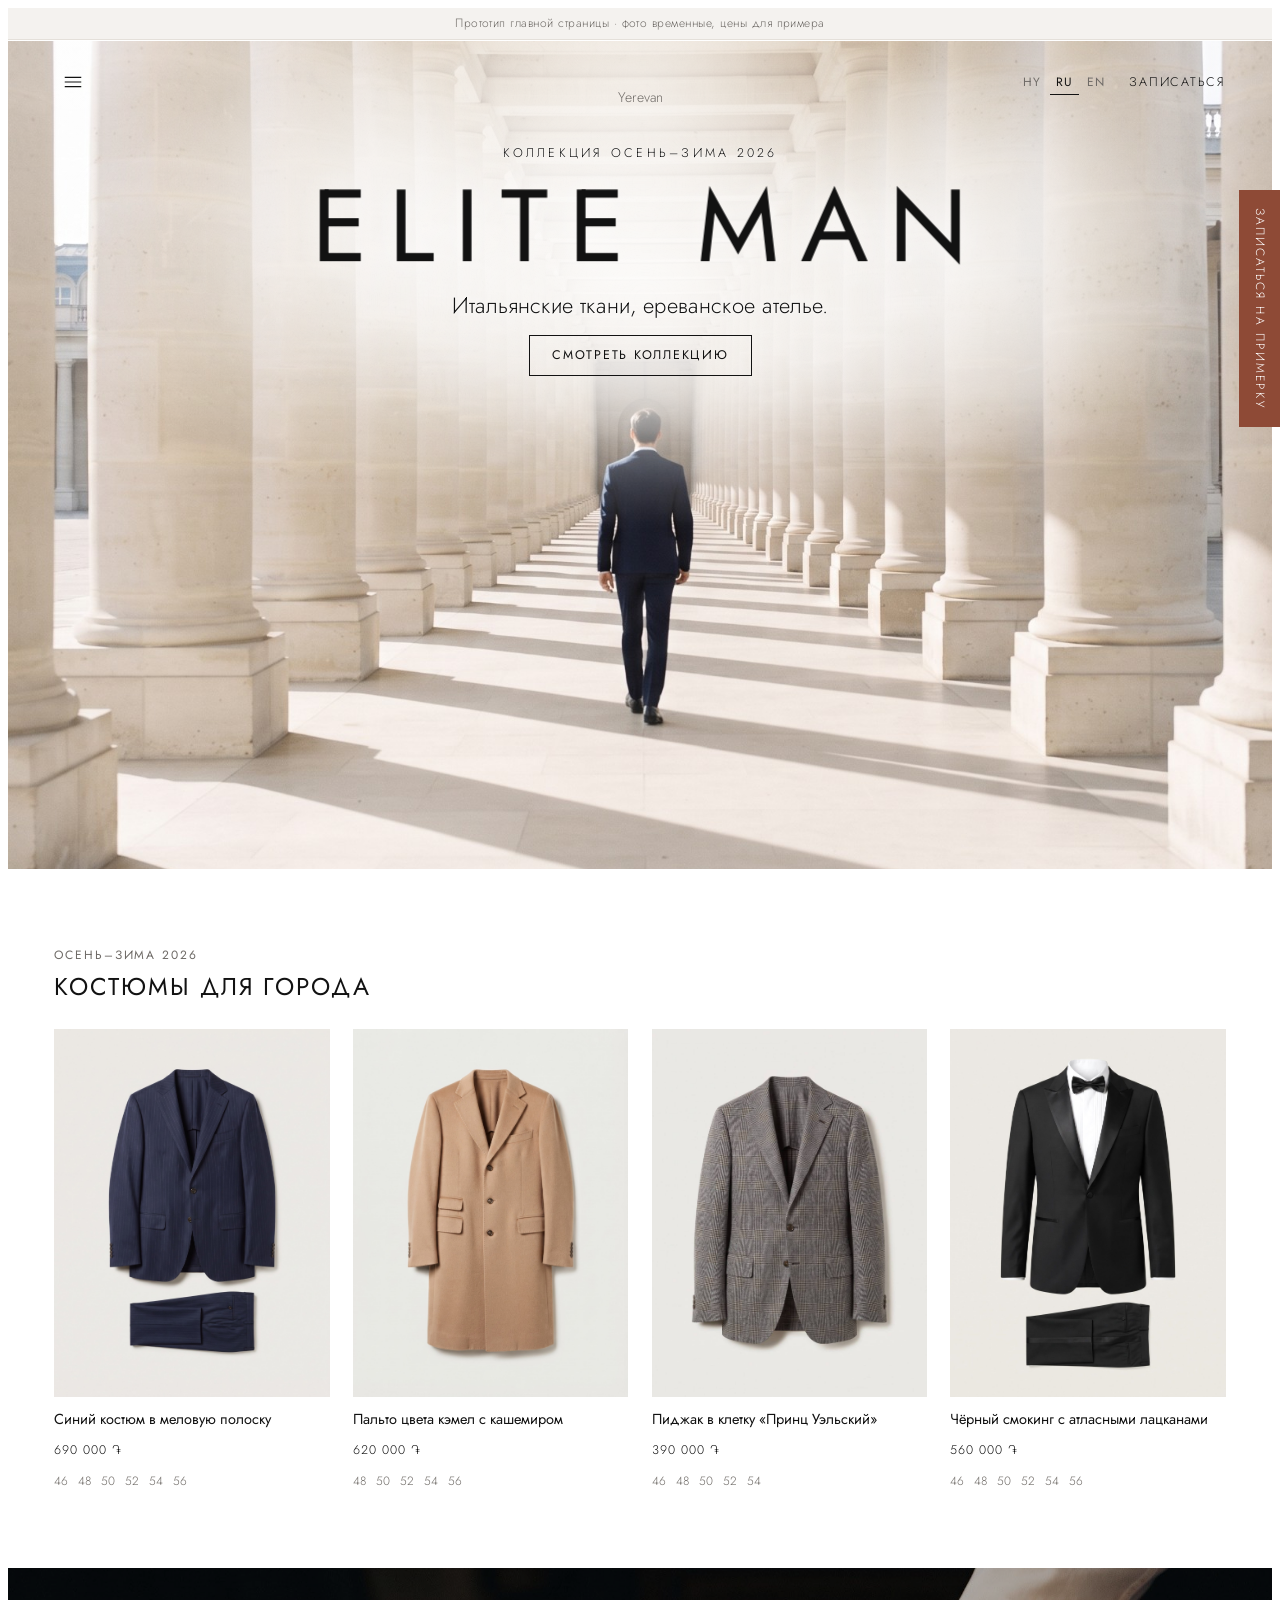
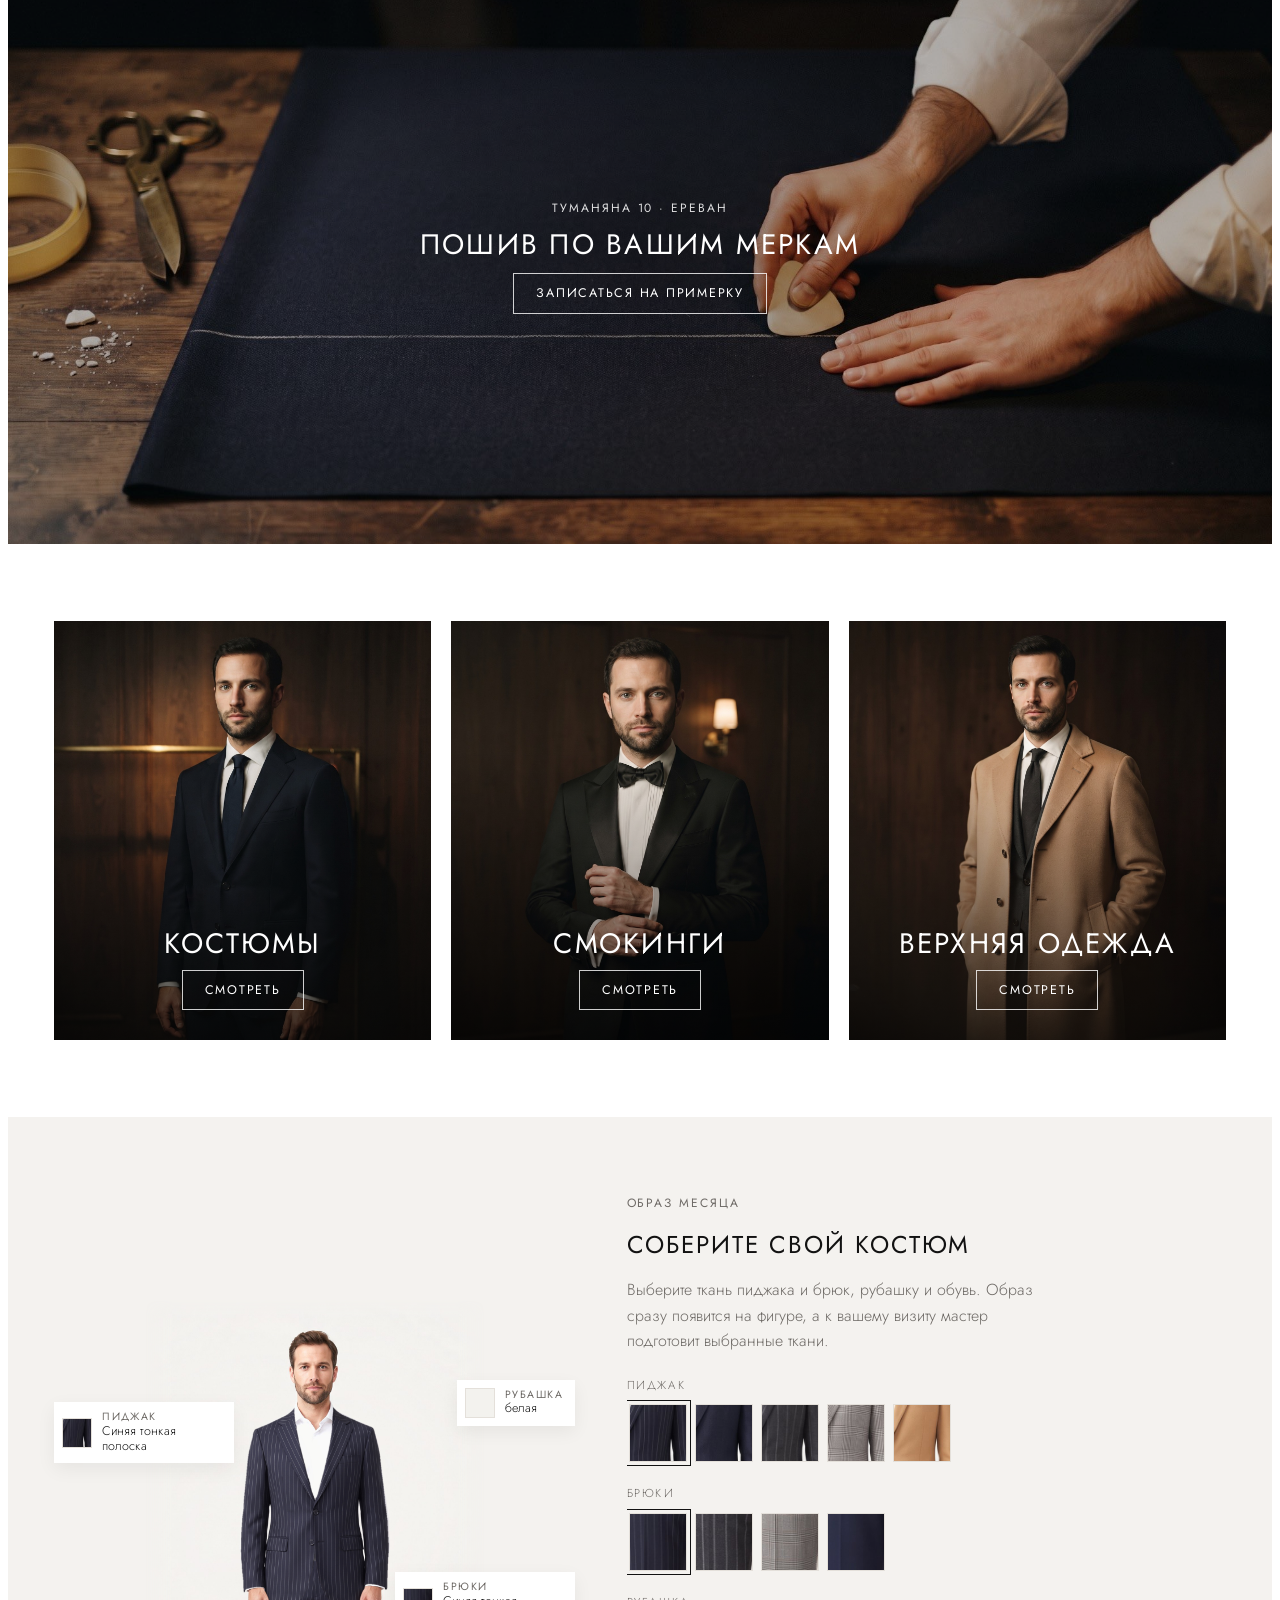
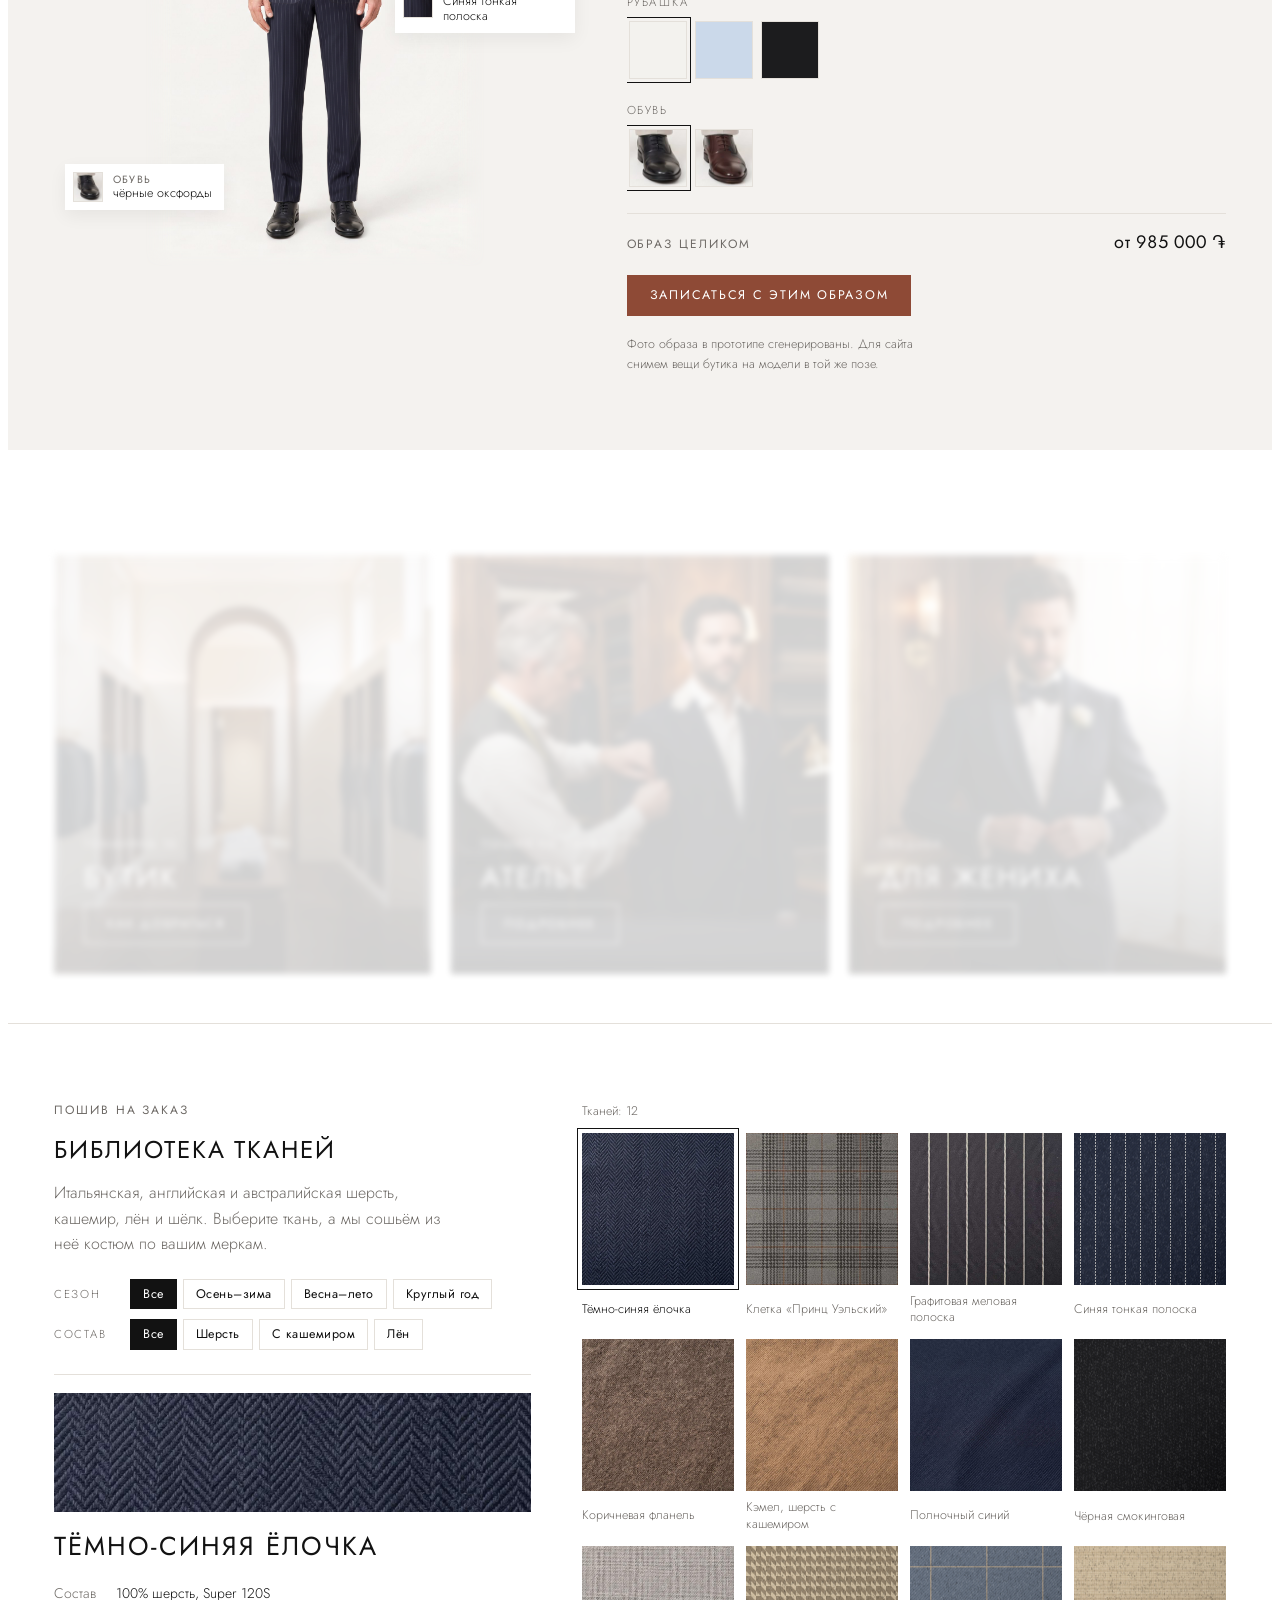
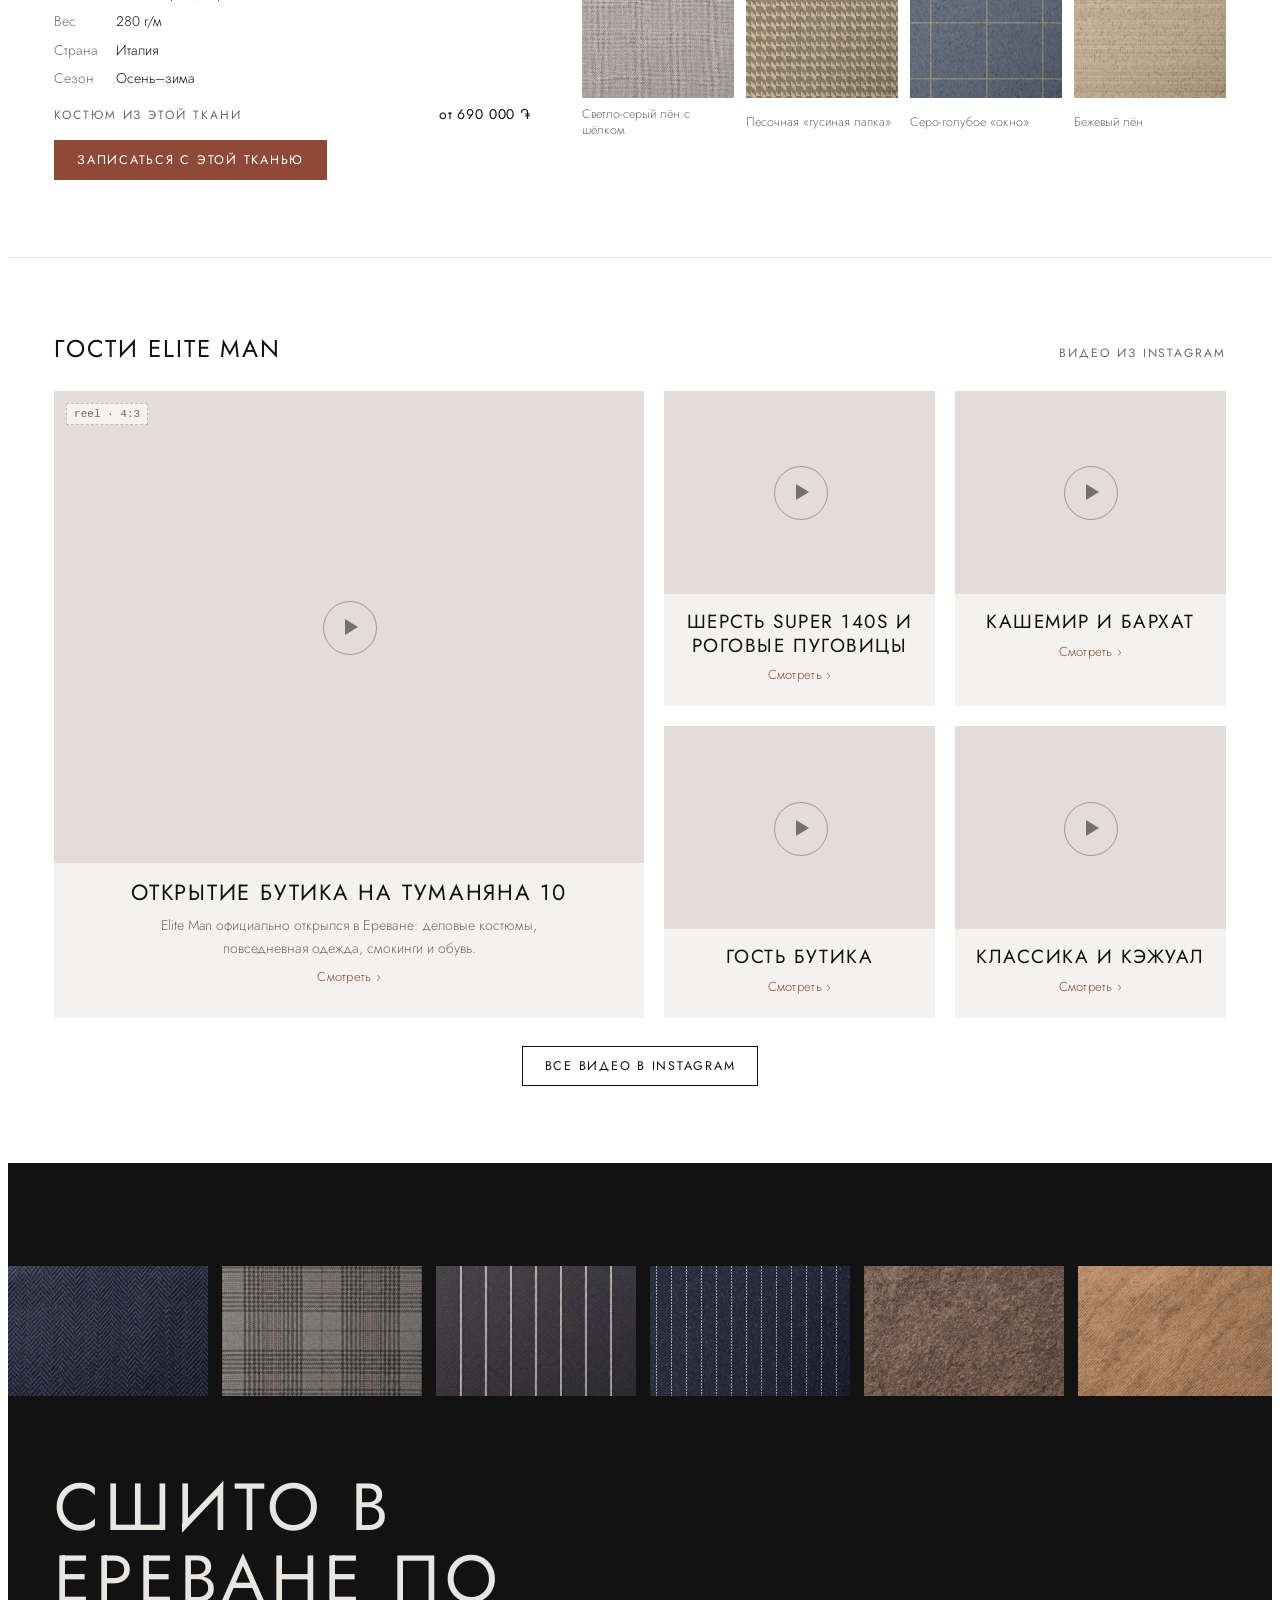
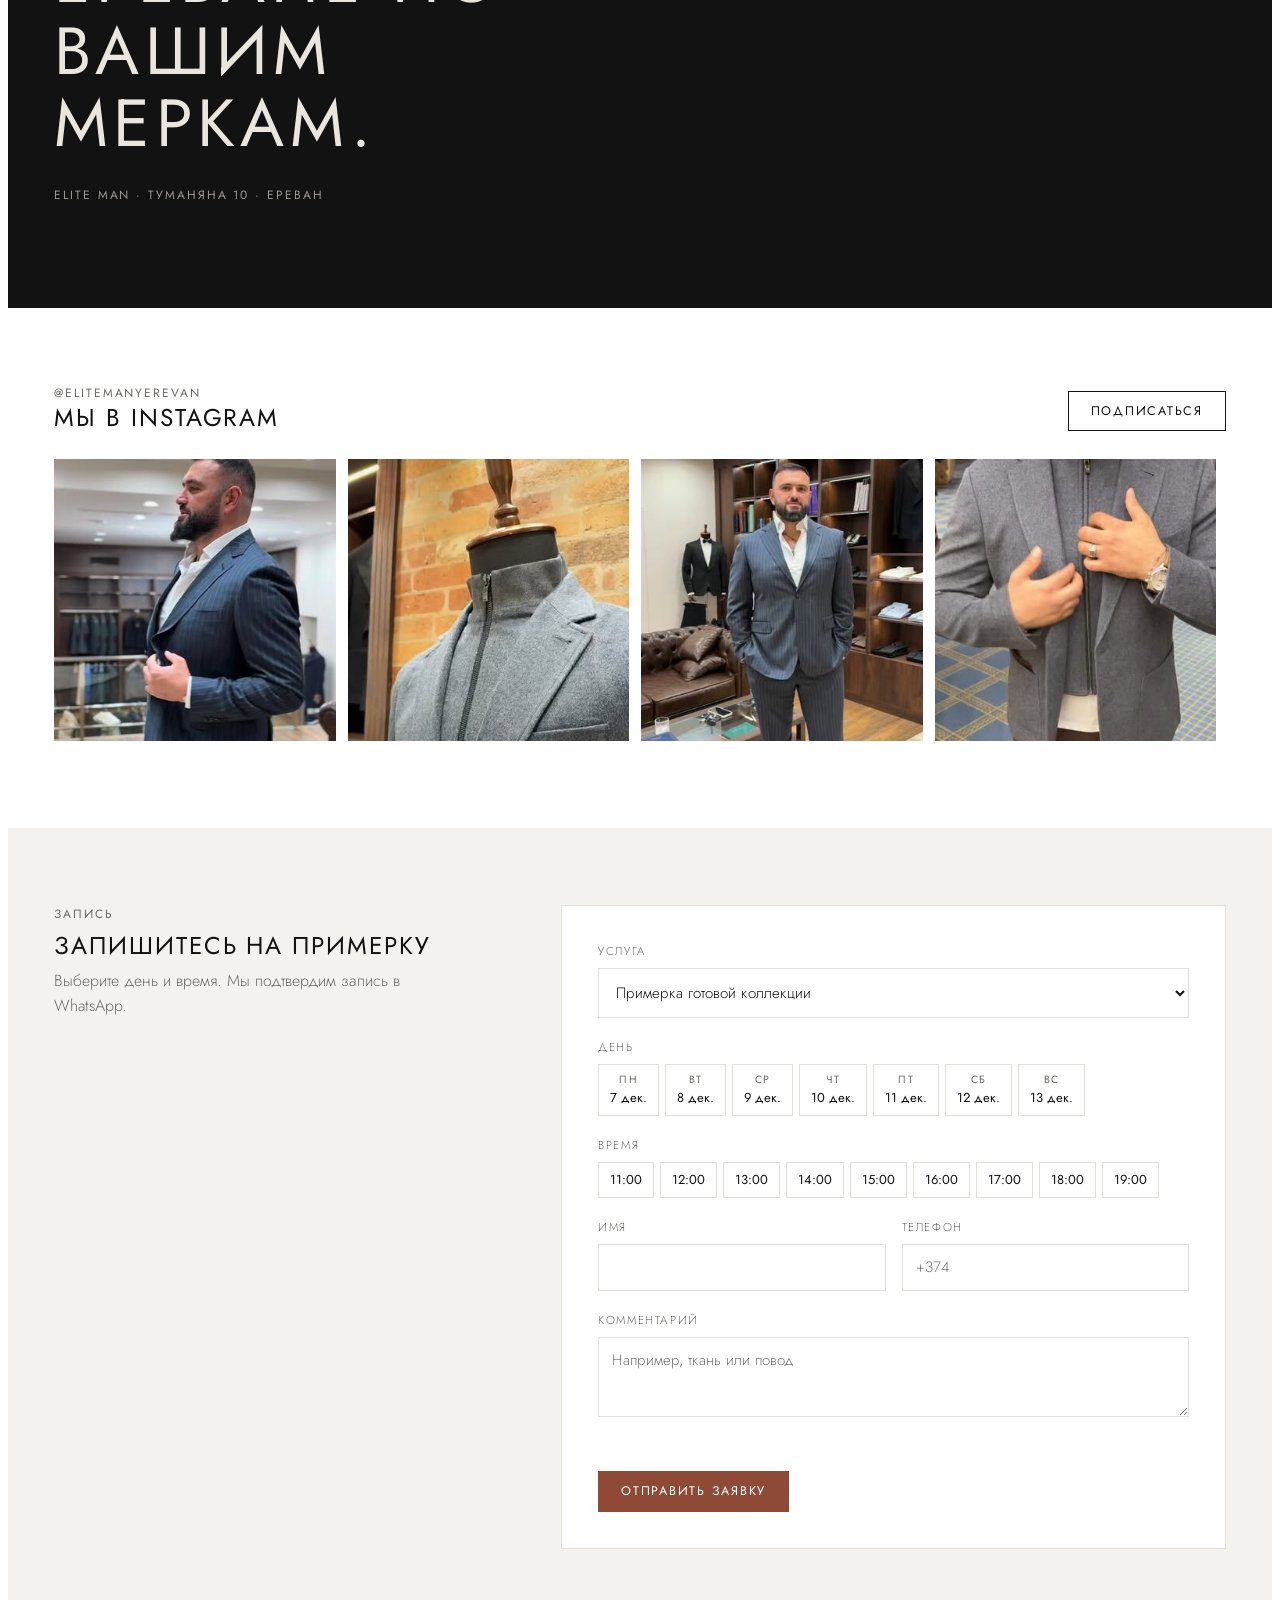
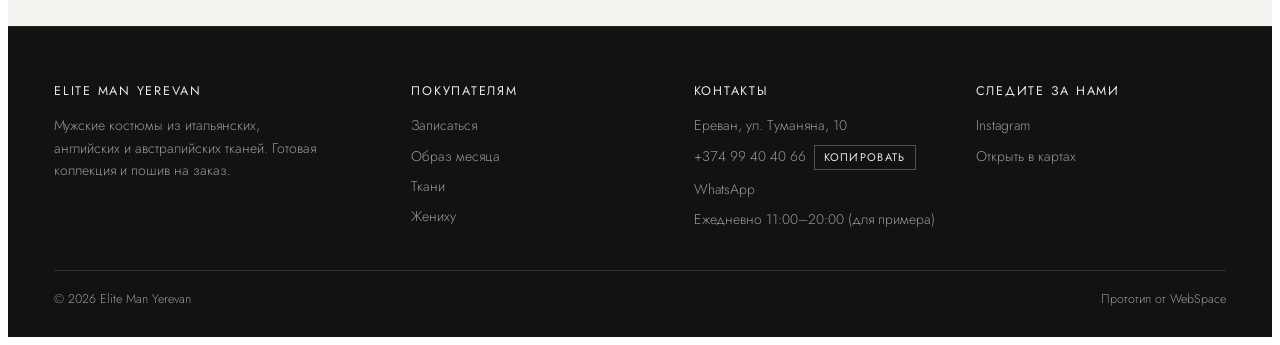
==== index.html @ bf18d25a "Elite Man Yerevan: временный прототип сайта (главная, каталог, товар, ателье, жениху) Co-Authored-By" ====
<!doctype html>
<meta charset="utf-8">
<meta name="viewport" content="width=device-width, initial-scale=1, viewport-fit=cover">
<meta name="robots" content="noindex, nofollow">
<title>Elite Man Yerevan</title>
<link rel="preconnect" href="https://fonts.googleapis.com">
<link rel="preconnect" href="https://fonts.gstatic.com" crossorigin>
<link rel="stylesheet" href="https://fonts.googleapis.com/css2?family=Jost:wght@300;400;500&family=Noto+Sans+Armenian:wght@300;400;500&display=swap">
<style>
/* Layout: Huntsman's homepage skeleton (white page, centred serif logo, full-bleed hero, 4-up product row,
   full-bleed band, 3-up tiles, journal grid, black footer). The Elite Man 5%: a Yerevan-tuff accent,
   HY/RU/EN, prices, fabric library, look builder, booking. Motion follows the client's references:
   wordmark intro, hero that frames itself on scroll, soft reveals, quick view, marquee + word-by-word statement. */
:root {
  --paper: #FFFFFF;
  --ink: #121212;
  --muted: #6E6A66;
  --soft: #F4F2EF;
  --line: #E4E0DA;
  --accent: #8E4A36;
  --accent-hi: #A85A43;
  --footer: #121212;
  --footer-ink: #E9E6E1;
  --footer-muted: #9C9792;
  --ease: cubic-bezier(.2, .7, .2, 1);
  --hh: 84px;

  --serif: "Jost", "Noto Sans Armenian", ui-sans-serif, system-ui, sans-serif;
  --sans: "Jost", "Noto Sans Armenian", ui-sans-serif, system-ui, sans-serif;
  color-scheme: light;
}
* { box-sizing: border-box; }
[hidden] { display: none !important; }


html { scroll-behavior: smooth; }
body { background: var(--paper); color: var(--ink); font-family: var(--sans); font-weight: 300; font-size: 16px; line-height: 1.6; -webkit-font-smoothing: antialiased; }
body.lock { overflow: hidden; }
a { color: inherit; }
:focus-visible { outline: 2px solid var(--accent); outline-offset: 3px; }
h1, h2, h3 { font-family: var(--serif); font-weight: 400; margin: 0; letter-spacing: 0.01em; text-wrap: balance; }
p { margin: 0; }
.wrap { max-width: 1320px; margin: 0 auto; padding-inline: clamp(16px, 3.6vw, 56px); }
.label { font-family: var(--sans); font-size: 12px; font-weight: 400; letter-spacing: 0.16em; text-transform: uppercase; color: var(--muted); }
.title { font-size: clamp(26px, 2.6vw, 34px); line-height: 1.15; }
.num { font-variant-numeric: tabular-nums; }

.btn { display: inline-flex; align-items: center; justify-content: center; font: 400 12.5px/1 var(--sans); letter-spacing: 0.14em; text-transform: uppercase;
  padding: 13px 22px; border: 1px solid currentColor; border-radius: 0; background: transparent; color: inherit; text-decoration: none; cursor: pointer; transition: background .2s, color .2s, border-color .2s; }
.btn-light { color: #fff; border-color: #ffffffcc; }
.btn-light:hover { background: #fff; color: var(--ink); }
.btn-dark { color: var(--ink); border-color: var(--ink); }
.btn-dark:hover { background: var(--ink); color: #fff; }
.btn-accent { background: var(--accent); border-color: var(--accent); color: #fff; }
.btn-accent:hover { background: var(--accent-hi); border-color: var(--accent-hi); }
.more { font-size: 13px; color: var(--accent); text-decoration: none; letter-spacing: 0.02em; }
.more::after { content: " ›"; }
.more:hover { text-decoration: underline; }

.ribbon { background: var(--soft); color: var(--muted); font-size: 12px; text-align: center; padding: 6px 16px; letter-spacing: 0.04em; border-bottom: 1px solid var(--line); }

/* Header */
.hdr { position: sticky; top: env(safe-area-inset-top, 0px); z-index: 40; background: var(--paper); border-bottom: 1px solid var(--line); transition: background .35s, border-color .35s, color .35s; }
.hdr.on-hero { background: transparent; border-bottom-color: transparent; color: var(--ink); }
.hdr.on-hero .logo i { opacity: 0; }
.logo i { transition: opacity .35s; }
.has-fly .hdr .logo b { opacity: 0; }
.hdr-in { display: grid; grid-template-columns: 1fr auto 1fr; align-items: center; gap: 12px; height: var(--hh); }
.icon-btn { background: none; border: 0; padding: 8px; cursor: pointer; color: var(--ink); display: inline-grid; place-items: center; }
.icon-btn svg { width: 22px; height: 22px; }
.logo { text-decoration: none; text-align: center; line-height: 1; }
.logo b { display: block; font-family: var(--serif); font-weight: 400; font-size: 25px; letter-spacing: 0.2em; padding-left: 0.2em; text-transform: uppercase; }
.logo i { display: block; font-family: var(--serif); font-size: 14px; color: var(--muted); margin-top: 5px; }
.hdr-right { display: flex; justify-content: flex-end; align-items: center; gap: 18px; }
.langs { display: flex; gap: 2px; }
.langs button { font: 400 12px/1 var(--sans); letter-spacing: 0.1em; color: var(--muted); background: none; border: 0; padding: 6px 6px; cursor: pointer; border-bottom: 1px solid transparent; }
.langs button[aria-pressed="true"] { color: var(--ink); border-bottom-color: var(--ink); }
.hdr-book { font-size: 12.5px; letter-spacing: 0.14em; text-transform: uppercase; text-decoration: none; }
.hdr-book:hover { color: var(--accent); }
.sidetab { position: fixed; right: 0; top: 190px; z-index: 35; writing-mode: vertical-rl; background: var(--accent); color: #fff; text-decoration: none; font-size: 12px; letter-spacing: 0.16em; text-transform: uppercase; padding: 18px 11px; }
.sidetab:hover { background: var(--accent-hi); }

/* Drawer */
.drawer { position: fixed; inset: 0; z-index: 60; display: grid; grid-template-columns: minmax(0, 420px) 1fr; }
.drawer-panel { background: var(--paper); padding: 28px clamp(20px, 4vw, 40px); display: grid; align-content: start; gap: 6px; overflow-y: auto; animation: slideIn .45s var(--ease); }
.drawer-scrim { background: #12121255; border: 0; cursor: pointer; animation: fade .45s; }
.drawer-panel .icon-btn { justify-self: start; margin: -6px 0 18px -8px; }
.drawer-panel a { font-family: var(--serif); font-size: 28px; text-decoration: none; padding: 6px 0; border-bottom: 1px solid var(--line); }
.drawer-panel a:hover { color: var(--accent); }
@keyframes slideIn { from { transform: translateX(-100%); } to { transform: none; } }
@keyframes fade { from { opacity: 0; } to { opacity: 1; } }

/* Photo slots */
.ph { position: relative; overflow: hidden; background: #E9E5DF; }
.ph.dark { background: linear-gradient(160deg, #5E554E, #3B3531); }
.ph img { position: absolute; inset: 0; width: 100%; height: 100%; object-fit: cover; display: block; max-width: 100%; }
.ph-label { position: absolute; left: 12px; top: 12px; font: 400 11px/1.3 ui-monospace, Menlo, monospace; color: #6E6A66; border: 1px dashed #6E6A6666; padding: 3px 7px; display: none; background: #ffffffaa; z-index: 1; }
.ph.missing img { display: none; }
.ph.missing .ph-label { display: block; }

/* Hero: wordmark intro + frames itself on scroll */
.hero { position: relative; margin-top: calc(-1 * var(--hh)); height: clamp(600px, 92vh, 880px); display: grid; place-items: start center; padding-block: 0; text-align: center; color: var(--ink); overflow: hidden; }
.hero-media { position: absolute; inset: 0; }
.hero-media .ph { position: absolute; inset: 0; }
.hero-media .ph img { transform: scale(var(--hs, 1.06)); transform-origin: center; }
.hero-media::after { content: ""; position: absolute; inset: 0; background: linear-gradient(180deg, #ffffff4d, #ffffff00 48%); pointer-events: none; }
.hero-smoke { position: absolute; inset: 0; z-index: 1; pointer-events: none; overflow: hidden; transition: opacity .6s ease; }
.hero-smoke::before { content: ""; position: absolute; left: 50%; top: -2%; width: min(1180px, 130%); height: 60%; transform: translateX(-50%);
  background: radial-gradient(ellipse at center, #ffffffd1 0%, #ffffff9e 30%, #ffffff47 52%, #ffffff00 72%); filter: blur(8px); }
.hero-smoke i { position: absolute; display: block; border-radius: 50%; background: radial-gradient(circle, #ffffffb3 0%, #ffffff59 35%, #ffffff00 68%); filter: blur(28px); animation: smoke 26s ease-in-out infinite alternate; will-change: transform, opacity; }
.hero-smoke i:nth-child(1) { width: 58vw; height: 38vh; left: 2%; top: -4%; }
.hero-smoke i:nth-child(2) { width: 54vw; height: 40vh; right: -4%; top: 4%; animation-duration: 31s; animation-delay: -9s; }
.hero-smoke i:nth-child(3) { width: 66vw; height: 28vh; left: 17%; top: 16%; animation-duration: 23s; animation-delay: -15s; }
.hero-smoke i:nth-child(4) { width: 44vw; height: 30vh; left: 28%; top: -10%; animation-duration: 35s; animation-delay: -4s; }
@keyframes smoke { 0% { transform: translate3d(-7%, 2%, 0) scale(1); opacity: .6; } 50% { transform: translate3d(3%, -4%, 0) scale(1.1); opacity: .95; } 100% { transform: translate3d(8%, 3%, 0) scale(.96); opacity: .65; } }
.hero-sub, .hero-line { text-shadow: 0 0 18px #ffffff, 0 0 2px #ffffffcc; }
.hero-in.smooth { transition: opacity .55s cubic-bezier(.22,.61,.36,1), transform .6s cubic-bezier(.22,.61,.36,1); }
.fly { text-shadow: 0 0 28px #ffffffb3; }
.fly.smooth { transition: transform .6s cubic-bezier(.22,.61,.36,1); }
.hero-in { position: relative; z-index: 2; display: grid; gap: 14px; justify-items: center; padding: calc(var(--hh) + 2vh) 16px 40px; will-change: transform, opacity; }
.wordmark { font-family: var(--serif); font-weight: 400; font-size: clamp(34px, 8vw, 128px); line-height: .95; letter-spacing: 0.2em; padding-left: .2em; text-transform: uppercase; white-space: nowrap; }
.wordmark span { display: inline-block; }
.hero-sub { font-size: 12.5px; letter-spacing: 0.26em; text-transform: uppercase; color: var(--ink); }
.hero-line { font-family: var(--serif); font-style: italic; font-size: clamp(18px, 1.8vw, 22px); color: var(--ink); }
.has-fly .hero .wordmark { opacity: 0; }
.fly { position: fixed; left: 0; top: 0; z-index: 50; margin: 0; display: block; width: max-content; color: var(--ink); pointer-events: none; transform-origin: center center; will-change: transform; }
.fly span, .intro .wordmark span { opacity: 0; transform: translateY(42%); filter: blur(6px); animation: letter 1s var(--ease) forwards; animation-delay: calc(var(--i) * 70ms + 150ms); }
.intro .hero-after { opacity: 0; transform: translateY(14px); animation: up .9s var(--ease) forwards; animation-delay: 1.05s; }
@keyframes letter { to { opacity: 1; transform: none; filter: none; } }
@keyframes up { to { opacity: 1; transform: none; } }
.hero-after { display: grid; gap: 12px; justify-items: center; }

section { padding-block: clamp(48px, 6vw, 80px); }
.sec-head { display: grid; gap: 8px; margin-bottom: 28px; }
.sec-head.row { display: flex; justify-content: space-between; align-items: end; gap: 16px; flex-wrap: wrap; }

/* Reveal on scroll: starts visible but soft, settles when it enters */
.js .rv { opacity: .18; transform: translateY(28px); filter: blur(3px); transition: opacity .9s var(--ease), transform .9s var(--ease), filter .9s var(--ease); transition-delay: calc(var(--d, 0) * 90ms); }
.js .rv.in { opacity: 1; transform: none; filter: none; }
.js .settle .ph img { transform: scale(1.12); transition: transform 1.6s var(--ease); }
.js .settle.in .ph img { transform: scale(1); }

/* Products */
.products { display: grid; grid-template-columns: repeat(4, minmax(0, 1fr)); gap: clamp(14px, 1.8vw, 24px); }
.product { text-decoration: none; display: grid; gap: 12px; align-content: start; background: none; border: 0; padding: 0; text-align: left; font: inherit; color: inherit; cursor: pointer; }
.product .ph { aspect-ratio: 3 / 4; background: var(--soft); width: 100%; max-width: 100%; }
.product .ph img { transition: transform .8s ease; }
.product:hover .ph img { transform: scale(1.03); }
.product .alt { position: absolute; inset: 0; z-index: 1; background: #DCD5CB; clip-path: inset(0 0 0 100%); transition: clip-path .75s var(--ease); }
.product .alt img { position: absolute; inset: 0; width: 100%; height: 100%; object-fit: cover; }
.product .alt .ph-label { left: auto; right: 12px; }
.product:hover .alt, .product:focus-visible .alt { clip-path: inset(0 0 0 0); }
.alt.missing img { display: none; }
.alt.missing .ph-label { display: block; }
.quick { position: absolute; left: 12px; right: 12px; bottom: 12px; z-index: 2; background: #fffffff0; font-size: 11.5px; letter-spacing: 0.14em; text-transform: uppercase; text-align: center; padding: 10px; opacity: 0; transform: translateY(8px); transition: opacity .3s, transform .3s; }
.product:hover .quick, .product:focus-visible .quick { opacity: 1; transform: none; }
.p-name { font-size: 14.5px; line-height: 1.35; font-weight: 400; }
.p-price { font-size: 12.5px; letter-spacing: 0.08em; font-variant-numeric: tabular-nums; }
.p-sizes { display: flex; flex-wrap: wrap; gap: 4px 10px; font-size: 12px; color: var(--muted); }

/* Band with parallax */
.band { position: relative; height: clamp(440px, 64vh, 640px); display: grid; place-items: center; text-align: center; color: #fff; padding: 0; overflow: hidden; }
.band .ph { position: absolute; inset: -12% 0; }
.band .ph img { transform: translateY(var(--py, 0)); }
.band::after { content: ""; position: absolute; inset: 0; background: radial-gradient(ellipse 36% 42% at 50% 50%, #00000047, #00000000 75%), #00000040; }
.band-in { position: relative; z-index: 2; display: grid; gap: 12px; justify-items: center; padding: 16px; }
.band .label { color: #ffffffd9; }
.band h2 { font-size: clamp(32px, 3.8vw, 46px); line-height: 1.1; }

/* Tiles */
.tiles { display: grid; grid-template-columns: repeat(3, minmax(0, 1fr)); gap: clamp(12px, 1.6vw, 20px); }
.tile { position: relative; aspect-ratio: 9 / 10; color: #fff; text-decoration: none; display: grid; overflow: hidden; }
.tile .ph { position: absolute; inset: 0; }
.tile::after { content: ""; position: absolute; inset: 0; background: linear-gradient(0deg, #000000a6 0%, #00000033 45%, #00000000 70%); }
.tile-in { position: relative; z-index: 2; align-self: end; padding: clamp(18px, 2.4vw, 30px); display: grid; gap: 10px; }
.tile.center .tile-in { justify-items: center; text-align: center; }
.tile.left .tile-in { justify-items: start; }
.tile .label { color: #ffffffd9; font-size: 11.5px; }
.tile h3 { font-size: clamp(26px, 2.5vw, 34px); line-height: 1.1; }
.tile:hover .ph img { transform: scale(1.04) !important; transition: transform 1s ease; }
#categories .tile .ph img, #tiles .tile:not(:first-child) .ph img { object-position: 50% 15%; }

/* Look builder (reference: monthly selection app) */
.look-band { background: var(--soft); }
.look { display: grid; grid-template-columns: minmax(0, 1fr) minmax(0, 1.15fr); gap: clamp(24px, 4vw, 64px); align-items: center; }
.stage { position: relative; display: grid; place-items: center; min-height: 560px; }
.figure { width: min(100%, 300px); height: auto; display: block; filter: drop-shadow(0 18px 24px #0000001f); }
.figure .part { transition: opacity .35s ease; }
.figure .part.flash { animation: flash .5s ease; }
@keyframes flash { 0% { opacity: .2; } 100% { opacity: 1; } }
.tag { position: absolute; display: flex; align-items: center; gap: 10px; background: var(--paper); padding: 8px 12px 8px 8px; box-shadow: 0 6px 18px #0000000f; font-size: 12.5px; line-height: 1.25; max-width: 180px; transition: transform .4s var(--ease); }
.tag i { width: 30px; height: 30px; flex: none; background-size: cover; border: 1px solid var(--line); }
.tag b { display: block; font-weight: 400; font-size: 10.5px; letter-spacing: 0.14em; text-transform: uppercase; color: var(--muted); }
.tag.t1 { left: 0; top: 18%; } .tag.t2 { right: 0; top: 48%; } .tag.t3 { left: 2%; bottom: 10%; } .tag.t4 { right: 0; top: 14%; }
.lk-photo { position: relative; width: min(100%, 340px); aspect-ratio: 3 / 5; background: var(--soft);
  -webkit-mask-image: linear-gradient(to right, transparent, #000 8%, #000 92%, transparent), linear-gradient(transparent, #000 3%, #000 97%, transparent);
  -webkit-mask-composite: source-in; mask-image: linear-gradient(to right, transparent, #000 8%, #000 92%, transparent), linear-gradient(transparent, #000 3%, #000 97%, transparent); mask-composite: intersect; }
.lk-photo img { position: absolute; inset: 0; width: 100%; height: 100%; display: block; }
.lk-layer img { opacity: 0; transition: opacity .35s ease; }
.lk-layer img.on { opacity: 1; }
.opt.thumb { background-color: var(--soft); }
.tag.pop { animation: pop .45s var(--ease); }
@keyframes pop { 0% { transform: scale(.92); } 100% { transform: none; } }
.look-side { display: grid; grid-template-columns: minmax(0, 1fr); gap: 18px; align-content: start; min-width: 0; }
.stage { min-width: 0; }
.look-side p { color: var(--muted); max-width: 46ch; }
.rows { display: grid; grid-template-columns: minmax(0, 1fr); gap: 14px; margin-top: 4px; }
.rows > div { min-width: 0; }
.row-l { font-size: 11.5px; letter-spacing: 0.14em; text-transform: uppercase; color: var(--muted); margin-bottom: 6px; }
.rail { display: flex; gap: 8px; overflow-x: auto; padding: 4px 2px 8px; scrollbar-width: thin; }
.opt { flex: none; width: 58px; height: 58px; border: 1px solid var(--line); background: var(--paper) center / cover; cursor: pointer; padding: 0; transition: transform .25s var(--ease), outline-color .2s; outline: 1px solid transparent; outline-offset: 3px; }
.opt:hover { transform: translateY(-2px); }
.opt[aria-pressed="true"] { outline-color: var(--ink); }
.look-total { display: flex; justify-content: space-between; align-items: baseline; gap: 12px; flex-wrap: wrap; border-top: 1px solid var(--line); padding-top: 14px; }
.look-total b { font-weight: 400; font-size: 18px; letter-spacing: 0.04em; font-variant-numeric: tabular-nums; }
.note-s { font-size: 12.5px; color: var(--muted); }

/* Fabric library */
.fab { display: grid; grid-template-columns: minmax(0, 1fr) minmax(0, 1.35fr); gap: clamp(28px, 4vw, 64px); align-items: start; }
.fab-text { display: grid; gap: 16px; align-content: start; position: sticky; top: 120px; }
.fab-text p { color: var(--muted); max-width: 46ch; }
.filters { display: grid; gap: 10px; margin-top: 6px; }
.frow { display: flex; flex-wrap: wrap; gap: 6px; align-items: center; }
.frow > span { font-size: 11.5px; letter-spacing: 0.14em; text-transform: uppercase; color: var(--muted); min-width: 70px; }
.chip { font: 400 12.5px/1 var(--sans); letter-spacing: 0.04em; color: var(--ink); background: var(--paper); border: 1px solid var(--line); padding: 8px 12px; cursor: pointer; }
.chip:hover { border-color: var(--ink); }
.chip[aria-pressed="true"] { background: var(--ink); color: #fff; border-color: var(--ink); }
.detail { border-top: 1px solid var(--line); padding-top: 18px; display: grid; gap: 14px; margin-top: 8px; }
.detail h3 { font-size: 26px; }
.specs { display: grid; grid-template-columns: auto minmax(0, 1fr); gap: 6px 18px; margin: 0; font-size: 14px; }
.specs dt { color: var(--muted); }
.specs dd { margin: 0; }
.detail-price { display: flex; justify-content: space-between; align-items: baseline; gap: 12px; flex-wrap: wrap; font-size: 14px; }
.detail-price b { font-weight: 400; letter-spacing: 0.06em; font-variant-numeric: tabular-nums; }
.count { font-size: 12.5px; color: var(--muted); margin-bottom: 12px; }
.swatches { display: grid; grid-template-columns: repeat(4, minmax(0, 1fr)); gap: 14px 12px; }
.sw { background: none; border: 0; padding: 0; cursor: pointer; text-align: left; display: grid; gap: 8px; color: inherit; font: inherit; animation: up .5s var(--ease) both; animation-delay: calc(var(--d, 0) * 40ms); }
.sw canvas, .sw img { width: 100%; aspect-ratio: 1 / 1; display: block; object-fit: cover; transition: opacity .2s; }
.sw:hover canvas, .sw:hover img { opacity: .88; }
.sw[aria-pressed="true"] canvas, .sw[aria-pressed="true"] img { outline: 1px solid var(--ink); outline-offset: 4px; }
.d-cloth { aspect-ratio: 4 / 1; overflow: hidden; }
.d-cloth canvas, .d-cloth img { width: 100%; height: 100%; display: block; object-fit: cover; }
.sw small { font-size: 12.5px; line-height: 1.3; color: var(--muted); }
.sw[aria-pressed="true"] small { color: var(--ink); }
.empty { color: var(--muted); grid-column: 1 / -1; padding: 24px 0; }

/* Journal-style guests */
.journal { display: grid; grid-template-columns: minmax(0, 1.05fr) minmax(0, 1fr); gap: clamp(12px, 1.6vw, 20px); }
.jsmall { display: grid; grid-template-columns: repeat(2, minmax(0, 1fr)); gap: clamp(12px, 1.6vw, 20px); }
.jcard { background: var(--soft); text-decoration: none; display: grid; align-content: start; }
.jcard .ph { aspect-ratio: 4 / 3; background: #E2DDD6; width: 100%; max-width: 100%; }
.jcard.big .ph { aspect-ratio: 4 / 3.2; }
.jcard .ph::before { content: ""; position: absolute; left: 50%; top: 50%; width: 52px; height: 52px; margin: -26px 0 0 -26px; border: 1px solid #12121255; border-radius: 50%; transition: transform .3s; }
.jcard .ph::after { content: ""; position: absolute; left: 50%; top: 50%; margin: -8px 0 0 -4px; border-left: 13px solid #12121288; border-top: 8px solid transparent; border-bottom: 8px solid transparent; }
.jcard:hover .ph::before { transform: scale(1.12); }
.jbody { padding: 16px 18px 20px; display: grid; gap: 8px; justify-items: center; text-align: center; }
.jbody h3 { font-size: 19px; line-height: 1.25; }
.jcard.big .jbody h3 { font-size: 22px; }
.jbody p { font-size: 14px; color: var(--muted); max-width: 52ch; }
.center-btn { display: flex; justify-content: center; margin-top: 28px; }

/* Statement: marquee + words light up on scroll */
.statement { background: var(--footer); color: var(--footer-ink); padding-block: clamp(56px, 8vw, 110px); overflow: hidden; }
.marquee { overflow: hidden; margin-bottom: clamp(40px, 6vw, 80px); }
.track { display: flex; gap: 14px; width: max-content; animation: marquee 48s linear infinite; }
.track canvas, .track img { width: 200px; height: 130px; display: block; flex: none; object-fit: cover; }
@keyframes marquee { to { transform: translateX(-50%); } }
.big-words { font-family: var(--serif); font-size: clamp(40px, 7.4vw, 112px); line-height: 1.02; letter-spacing: -0.005em; max-width: 14ch; }
.big-words span { opacity: var(--o, .2); transition: opacity .25s linear; }
.statement .label { color: var(--footer-muted); margin-top: 26px; display: block; }

/* Instagram strip (reference: feed row under the products) */
.ig-row { display: grid; grid-auto-flow: column; grid-auto-columns: clamp(180px, 22vw, 300px); gap: 12px; overflow-x: auto; scroll-snap-type: x mandatory; padding-bottom: 10px; cursor: grab; scrollbar-width: thin; }
.ig-row.drag { cursor: grabbing; scroll-snap-type: none; }
.ig { position: relative; aspect-ratio: 1 / 1; scroll-snap-align: start; display: block; text-decoration: none; }
.ig .ph { position: absolute; inset: 0; }
.ig::after { content: ""; position: absolute; inset: 0; background: #12121255; opacity: 0; transition: opacity .3s; }
.ig:hover::after { opacity: 1; }
.ig svg { position: absolute; left: 50%; top: 50%; width: 30px; height: 30px; margin: -15px 0 0 -15px; z-index: 2; color: #fff; opacity: 0; transform: scale(.8); transition: opacity .3s, transform .3s; }
.ig:hover svg { opacity: 1; transform: none; }

/* Booking */
.booking-band { background: var(--soft); }
.booking { display: grid; grid-template-columns: minmax(0, 0.8fr) minmax(0, 1.2fr); gap: clamp(28px, 5vw, 72px); align-items: start; }
.booking .sec-head p { color: var(--muted); max-width: 40ch; }
.form { display: grid; gap: 20px; background: var(--paper); padding: clamp(20px, 3vw, 36px); border: 1px solid var(--line); }
.fld { display: grid; gap: 8px; }
.fld > label, .fld > span { font-size: 11.5px; letter-spacing: 0.14em; text-transform: uppercase; color: var(--muted); }
.fld input, .fld select, .fld textarea { font: 300 15px/1.4 var(--sans); color: var(--ink); background: var(--paper); border: 1px solid var(--line); border-radius: 0; padding: 12px 13px; width: 100%; }
.fld textarea { min-height: 80px; resize: vertical; }
.fld input:focus, .fld select:focus, .fld textarea:focus { outline: none; border-color: var(--ink); }
.two { display: grid; grid-template-columns: repeat(2, minmax(0, 1fr)); gap: 16px; }
.days, .times { display: flex; flex-wrap: wrap; gap: 6px; }
.day, .time { font: 400 13px/1.2 var(--sans); color: var(--ink); background: var(--paper); border: 1px solid var(--line); padding: 9px 11px; cursor: pointer; text-align: center; }
.day small { display: block; font-size: 10.5px; letter-spacing: 0.12em; text-transform: uppercase; color: var(--muted); margin-bottom: 3px; }
.day:hover, .time:hover { border-color: var(--ink); }
.day[aria-pressed="true"], .time[aria-pressed="true"] { background: var(--ink); color: #fff; border-color: var(--ink); }
.day[aria-pressed="true"] small { color: #ffffffaa; }
.time:disabled { opacity: .35; cursor: not-allowed; text-decoration: line-through; }
.err { color: #A3301C; font-size: 14px; min-height: 1em; }
.done { display: grid; gap: 14px; }
.done h3 { font-size: 30px; }
.done .proto { font-size: 13.5px; color: var(--muted); border-left: 2px solid var(--accent); padding-left: 12px; }

/* Quick view (reference: product page in three columns) */
.qv { position: fixed; inset: 0; z-index: 70; background: var(--paper); overflow-y: auto; animation: qvIn .55s var(--ease); }
@keyframes qvIn { from { opacity: 0; transform: translateY(24px); } to { opacity: 1; transform: none; } }
.qv-top { position: sticky; top: 0; background: #fffffff2; border-bottom: 1px solid var(--line); z-index: 2; }
.qv-top .wrap { display: flex; justify-content: space-between; align-items: center; height: 64px; }
.qv-grid { display: grid; grid-template-columns: minmax(0, 0.9fr) minmax(0, 1.2fr) minmax(0, 0.9fr); gap: clamp(20px, 3vw, 48px); align-items: start; padding-block: clamp(28px, 4vw, 56px); }
.qv-left { display: grid; gap: 14px; position: sticky; top: 100px; }
.qv-left h2 { font-size: clamp(34px, 3.8vw, 54px); line-height: 1.02; }
.qv-left p { color: var(--muted); font-size: 15px; }
.qv-img { display: grid; gap: 12px; }
.qv-img .ph { aspect-ratio: 3 / 4; background: var(--soft); width: 100%; max-width: 100%; animation: up .9s var(--ease) both; animation-delay: .12s; transform: translateY(40px); opacity: 0; }
.qv-img .ph + .ph { animation-delay: .3s; background: #E7E2DA; }
.qv-right { display: grid; gap: 18px; position: sticky; top: 100px; }
.sizes { display: flex; flex-wrap: wrap; gap: 6px; }
.size { font: 400 13px/1 var(--sans); min-width: 44px; padding: 12px 8px; border: 1px solid var(--line); background: var(--paper); cursor: pointer; }
.size[aria-pressed="true"] { background: var(--ink); color: #fff; border-color: var(--ink); }
.qv-specs { display: grid; grid-template-columns: auto minmax(0, 1fr); gap: 8px 16px; font-size: 14px; margin: 0; border-top: 1px solid var(--line); padding-top: 16px; }
.qv-specs dt { color: var(--muted); }
.qv-specs dd { margin: 0; }
.also { padding-block: 24px 64px; border-top: 1px solid var(--line); }
.blur-title { font-family: var(--serif); font-size: clamp(30px, 3.4vw, 46px); margin-bottom: 24px; }
.blur-title span { display: inline-block; opacity: 0; filter: blur(10px); transform: translateY(10px); transition: opacity .7s var(--ease), filter .7s var(--ease), transform .7s var(--ease); transition-delay: calc(var(--i) * 35ms); white-space: pre; }
.blur-title.in span { opacity: 1; filter: none; transform: none; }
.also-grid { display: grid; grid-template-columns: repeat(3, minmax(0, 1fr)); gap: clamp(12px, 1.8vw, 24px); }

/* Footer */
footer { background: var(--footer); color: var(--footer-ink); padding-block: 56px 28px; border-top: 1px solid #ffffff14; }
.fcols { display: grid; grid-template-columns: 1.3fr 1fr 1fr 1fr; gap: 32px; }
.fcols h4 { font: 400 12.5px/1.4 var(--sans); letter-spacing: 0.14em; text-transform: uppercase; margin: 0 0 14px; }
.fcols ul { list-style: none; margin: 0; padding: 0; display: grid; gap: 8px; font-size: 14px; color: var(--footer-muted); }
.fcols a { text-decoration: none; }
.fcols a:hover { color: var(--footer-ink); }
.fcols p { font-size: 14px; color: var(--footer-muted); max-width: 34ch; }
.copy { font: 400 11px/1 var(--sans); letter-spacing: 0.12em; text-transform: uppercase; background: none; color: var(--footer-ink); border: 1px solid #ffffff44; padding: 6px 9px; cursor: pointer; margin-left: 8px; }
.fbottom { display: flex; justify-content: space-between; gap: 16px; flex-wrap: wrap; border-top: 1px solid #ffffff22; margin-top: 40px; padding-top: 18px; font-size: 12.5px; color: var(--footer-muted); }

.mbar { display: none; position: fixed; left: 0; right: 0; bottom: 0; z-index: 45; gap: 8px; padding: 10px 12px calc(10px + env(safe-area-inset-bottom, 0px)); background: #ffffffF2; border-top: 1px solid var(--line); }
.mbar .btn { flex: 1; padding: 14px 8px; }

/* Typography: Jost throughout, headings in spaced capitals (as Kiton / Scabal) */
:is(h2, h3, .big-words, .drawer-panel a, .blur-title) { text-transform: uppercase; letter-spacing: 0.08em; font-weight: 400; }
.title { font-size: clamp(20px, 1.9vw, 26px); }
.band h2, .tile h3 { font-size: clamp(22px, 2.2vw, 30px); }
.big-words { font-size: clamp(30px, 5.2vw, 76px); line-height: 1.08; }
.hero-line, .logo i { font-style: normal; }

@media (max-width: 1020px) {
  .products { grid-template-columns: repeat(2, minmax(0, 1fr)); }
  .fab, .look { grid-template-columns: minmax(0, 1fr); }
  .d-cloth { aspect-ratio: 16 / 7; }
  .fab-text { position: static; }
  .journal { grid-template-columns: minmax(0, 1fr); }
  .fcols { grid-template-columns: 1fr 1fr; }
  .qv-grid { grid-template-columns: minmax(0, 1fr) minmax(0, 1fr); }
  .qv-left { grid-column: 1 / -1; position: static; }
  .qv-right { position: static; }
}
@media (max-width: 760px) {
  :root { --hh: 68px; }
  .logo b { font-size: 20px; }
  .logo i { font-size: 12.5px; }
  .hdr-book, .sidetab { display: none; }
  .tiles { grid-template-columns: minmax(0, 1fr); }
  .tile { aspect-ratio: 4 / 3; }
  .swatches { grid-template-columns: repeat(3, minmax(0, 1fr)); }
  .booking, .two { grid-template-columns: minmax(0, 1fr); }
  .fcols { grid-template-columns: minmax(0, 1fr); }
  .mbar { display: flex; }
  footer { padding-bottom: 100px; }
  .drawer { grid-template-columns: minmax(0, 1fr) 0; }
  .stage { min-height: 0; padding-block: 8px 0; }
  .figure { width: min(62vw, 240px); }
  .lk-photo { width: min(72vw, 280px); }
  .tag { position: static; max-width: none; box-shadow: none; border: 1px solid var(--line); }
  .tags { display: grid; grid-template-columns: repeat(2, minmax(0, 1fr)); gap: 6px; margin-top: 14px; width: 100%; }
  .tag { padding: 6px; gap: 6px; font-size: 11.5px; }
  .tag i { width: 22px; height: 22px; }
  .qv-grid { grid-template-columns: minmax(0, 1fr); }
  .also-grid { grid-template-columns: repeat(2, minmax(0, 1fr)); }
  .track canvas, .track img { width: 140px; height: 92px; }
}
@media (max-width: 440px) {
  .langs button { padding: 6px 3px; font-size: 11px; }
  .jsmall { grid-template-columns: minmax(0, 1fr); }
  .swatches { grid-template-columns: repeat(2, minmax(0, 1fr)); }
}
@media (prefers-reduced-motion: reduce) {
  html { scroll-behavior: auto; }
  *, *::before, *::after { animation-duration: .01ms !important; animation-delay: 0ms !important; transition-duration: .01ms !important; transition-delay: 0ms !important; }
  .js .rv { opacity: 1; transform: none; filter: none; }
  .track { animation: none; }
}
</style>
<script>document.documentElement.classList.add("js");</script>

<div class="ribbon" data-i18n="ribbon">Прототип главной страницы · фото временные, цены для примера</div>

<header class="hdr on-hero" id="hdr">
  <div class="wrap hdr-in">
    <div>
      <button class="icon-btn" type="button" id="menuBtn" aria-label="Menu" aria-expanded="false">
        <svg viewBox="0 0 24 24" fill="none" stroke="currentColor" stroke-width="1.3"><path d="M3 7h18M3 12h18M3 17h18"/></svg>
      </button>
    </div>
    <a class="logo" href="#top" aria-label="Elite Man Yerevan"><b>Elite Man</b><i>Yerevan</i></a>
    <div class="hdr-right">
      <div class="langs" role="group" aria-label="Language">
        <button type="button" data-lang="hy" id="lang-hy">HY</button>
        <button type="button" data-lang="ru" id="lang-ru" aria-pressed="true">RU</button>
        <button type="button" data-lang="en" id="lang-en">EN</button>
      </div>
      <a class="hdr-book" href="#booking" data-i18n="cta_book">Записаться</a>
    </div>
  </div>
</header>

<div class="drawer" id="drawer" hidden>
  <nav class="drawer-panel" aria-label="Menu">
    <button class="icon-btn" type="button" id="menuClose" aria-label="Close">
      <svg viewBox="0 0 24 24" fill="none" stroke="currentColor" stroke-width="1.3"><path d="M5 5l14 14M19 5L5 19"/></svg>
    </button>
    <a href="#collection" data-i18n="nav_collection">Коллекция</a>
    <a href="#look" data-i18n="nav_look">Образ месяца</a>
    <a href="#atelier" data-i18n="nav_atelier">Пошив на заказ</a>
    <a href="#fabrics" data-i18n="nav_fabrics">Ткани</a>
    <a href="#tiles" data-i18n="nav_groom">Жениху</a>
    <a href="#guests" data-i18n="nav_guests">Гости Elite Man</a>
    <a href="#booking" data-i18n="cta_book">Записаться</a>
    <a href="#contacts" data-i18n="nav_contacts">Контакты</a>
  </nav>
  <button class="drawer-scrim" type="button" id="menuScrim" aria-label="Close"></button>
</div>

<div class="wordmark fly" id="fly" aria-hidden="true" hidden><span style="--i:0">E</span><span style="--i:1">L</span><span style="--i:2">I</span><span style="--i:3">T</span><span style="--i:4">E</span>&nbsp;<span style="--i:5">M</span><span style="--i:6">A</span><span style="--i:7">N</span></div>

<a class="sidetab" href="#booking" data-i18n="tab_book">Записаться на примерку</a>

<main id="top">
  <section class="hero intro" id="hero" aria-label="Elite Man Yerevan">
    <div class="hero-media" id="heroMedia">
      <div class="ph dark"><img data-ph src="img/yerevan-tuff.jpg" alt=""><span class="ph-label">yerevan-tuff.jpg · 16:9</span></div>
    </div>
    <div class="hero-smoke" id="heroSmoke" aria-hidden="true"><i></i><i></i><i></i><i></i></div>
    <div class="hero-in" id="heroIn">
      <div class="hero-sub hero-after" data-i18n="hero_title" style="animation-delay:.2s">Коллекция осень–зима 2026</div>
      <h1 class="wordmark" aria-label="Elite Man"><span style="--i:0">E</span><span style="--i:1">L</span><span style="--i:2">I</span><span style="--i:3">T</span><span style="--i:4">E</span>&nbsp;<span style="--i:5">M</span><span style="--i:6">A</span><span style="--i:7">N</span></h1>
      <div class="hero-after">
        <p class="hero-line" data-i18n="hero_sub">Итальянские ткани, ереванское ателье.</p>
        <a class="btn btn-dark" href="#collection" data-i18n="hero_btn">Смотреть коллекцию</a>
      </div>
    </div>
  </section>

  <section id="collection">
    <div class="wrap">
      <div class="sec-head rv">
        <div class="label" data-i18n="season">Осень–зима 2026</div>
        <h2 class="title" data-i18n="prod_title">Костюмы для города</h2>
      </div>
      <div class="products" id="products"></div>
    </div>
  </section>

  <section class="band" id="atelier" aria-label="Atelier">
    <div class="ph dark"><img data-ph src="img/door-atelier.jpg" alt=""><span class="ph-label">door-atelier.jpg · 16:9</span></div>
    <div class="band-in rv">
      <div class="label" data-i18n="band_label">Туманяна 10 · Ереван</div>
      <h2 data-i18n="band_title">Пошив по вашим меркам</h2>
      <a class="btn btn-light" href="#booking" data-i18n="band_btn">Записаться на примерку</a>
    </div>
  </section>

  <section id="categories">
    <div class="wrap">
      <div class="tiles">
        <a class="tile center rv settle" style="--d:0" href="#collection"><div class="ph dark"><img data-ph src="img/cat-suits.jpg" alt=""><span class="ph-label">cat-suits.jpg · 4:5</span></div><div class="tile-in"><h3 data-i18n="cat_suits">Костюмы</h3><span class="btn btn-light" data-i18n="view">Смотреть</span></div></a>
        <a class="tile center rv settle" style="--d:1" href="#collection"><div class="ph dark"><img data-ph src="img/cat-tuxedo.jpg" alt=""><span class="ph-label">cat-tuxedo.jpg · 4:5</span></div><div class="tile-in"><h3 data-i18n="cat_tuxedo">Смокинги</h3><span class="btn btn-light" data-i18n="view">Смотреть</span></div></a>
        <a class="tile center rv settle" style="--d:2" href="#collection"><div class="ph dark"><img data-ph src="img/cat-coats.jpg" alt=""><span class="ph-label">cat-coats.jpg · 4:5</span></div><div class="tile-in"><h3 data-i18n="cat_coats">Верхняя одежда</h3><span class="btn btn-light" data-i18n="view">Смотреть</span></div></a>
      </div>
    </div>
  </section>

  <section class="look-band" id="look">
    <div class="wrap look">
      <div class="stage rv">
        <div class="lk-photo" id="lkPhoto" role="img" aria-label="Look preview" hidden>
          <img class="lk-base" id="lkBase" alt="">
          <div class="lk-layer" id="lkO"><img alt=""><img alt=""></div>
          <div class="lk-layer" id="lkT"><img alt=""><img alt=""></div>
          <div class="lk-layer" id="lkS"><img alt=""><img alt=""></div>
          <div class="lk-layer" id="lkJ"><img alt=""><img alt=""></div>
        </div>
        <svg class="figure" id="figure" viewBox="0 0 300 640" role="img" aria-label="Look preview">
          <defs>
            <pattern id="patJ" patternUnits="userSpaceOnUse" width="120" height="120"><image id="imgJ" width="120" height="120" href=""/></pattern>
            <pattern id="patT" patternUnits="userSpaceOnUse" width="120" height="120"><image id="imgT" width="120" height="120" href=""/></pattern>
            <linearGradient id="shade" x1="0" x2="1"><stop offset="0" stop-color="#000" stop-opacity=".28"/><stop offset=".5" stop-color="#000" stop-opacity="0"/><stop offset="1" stop-color="#000" stop-opacity=".28"/></linearGradient>
          </defs>
          <g class="part" id="gTrousers">
            <path d="M88 300 L212 300 L222 602 L162 602 L150 382 L138 602 L78 602 Z" fill="url(#patT)"/>
            <path d="M88 300 L212 300 L222 602 L162 602 L150 382 L138 602 L78 602 Z" fill="url(#shade)"/>
            <path d="M150 382 L150 330" stroke="#00000033" stroke-width="1"/>
          </g>
          <g class="part" id="gShoes">
            <path d="M76 598 L140 598 L142 616 Q110 628 70 620 Q64 610 76 598 Z" id="shoeL"/>
            <path d="M160 598 L224 598 Q236 610 230 620 Q190 628 158 616 Z" id="shoeR"/>
          </g>
          <g class="part" id="gShirt">
            <path d="M118 88 L182 88 L150 196 Z" id="shirtV"/>
            <path d="M118 88 L136 84 L150 110 L128 116 Z M182 88 L164 84 L150 110 L172 116 Z" id="collar"/>
            <path d="M145 108 L155 108 L161 190 L150 206 L139 190 Z" fill="#5A2228"/>
          </g>
          <g class="part" id="gJacket">
            <path d="M62 96 L36 112 L22 318 L48 322 L70 150 Z" fill="url(#patJ)"/>
            <path d="M238 96 L264 112 L278 318 L252 322 L230 150 Z" fill="url(#patJ)"/>
            <path d="M62 96 L120 86 L150 196 L180 86 L238 96 L234 330 Q150 344 66 330 Z" fill="url(#patJ)"/>
            <path d="M62 96 L120 86 L150 196 L180 86 L238 96 L234 330 Q150 344 66 330 Z" fill="url(#shade)"/>
            <path d="M120 86 L104 92 L98 124 L134 206 L150 196 Z" fill="#00000030" stroke="#ffffff22"/>
            <path d="M180 86 L196 92 L202 124 L166 206 L150 196 Z" fill="#00000030" stroke="#ffffff22"/>
            <path d="M84 270 L124 270 M176 270 L216 270 M172 146 L204 144" stroke="#00000055" stroke-width="2"/>
            <circle cx="150" cy="232" r="5" fill="#2A1C12"/><circle cx="150" cy="266" r="5" fill="#2A1C12"/>
            <path d="M22 318 L48 322 M278 318 L252 322" stroke="#00000044" stroke-width="2"/>
          </g>
        </svg>
        <div class="tags" id="tags">
          <div class="tag t1" id="tag1"><i></i><span><b data-i18n="lk_jacket">Пиджак</b><span class="tv"></span></span></div>
          <div class="tag t2" id="tag2"><i></i><span><b data-i18n="lk_trousers">Брюки</b><span class="tv"></span></span></div>
          <div class="tag t4" id="tag4"><i></i><span><b data-i18n="lk_shirt">Рубашка</b><span class="tv"></span></span></div>
          <div class="tag t3" id="tag3"><i></i><span><b data-i18n="lk_shoes">Обувь</b><span class="tv"></span></span></div>
        </div>
      </div>
      <div class="look-side rv" style="--d:1">
        <div class="label" data-i18n="lk_label">Образ месяца</div>
        <h2 class="title" data-i18n="lk_title">Соберите свой костюм</h2>
        <p data-i18n="lk_text">Выберите ткань пиджака и брюк, рубашку и обувь. Образ сразу появится на фигуре, а к вашему визиту мастер подготовит выбранные ткани.</p>
        <div class="rows">
          <div><div class="row-l" data-i18n="lk_jacket">Пиджак</div><div class="rail" id="railJ"></div></div>
          <div><div class="row-l" data-i18n="lk_trousers">Брюки</div><div class="rail" id="railT"></div></div>
          <div><div class="row-l" data-i18n="lk_shirt">Рубашка</div><div class="rail" id="railS"></div></div>
          <div><div class="row-l" data-i18n="lk_shoes">Обувь</div><div class="rail" id="railO"></div></div>
        </div>
        <div class="look-total"><span class="label" data-i18n="lk_total">Образ целиком</span><b id="lkTotal"></b></div>
        <div><a class="btn btn-accent" href="#booking" id="lkBook" data-i18n="lk_book">Записаться с этим образом</a></div>
        <p class="note-s" data-i18n="lk_note">В прототипе образ нарисован. На сайте здесь будут фото вещей на модели.</p>
      </div>
    </div>
  </section>

  <section id="tiles">
    <div class="wrap">
      <div class="tiles">
        <a class="tile left rv settle" style="--d:0" href="https://www.google.com/maps/search/?api=1&query=Tumanyan+10+Yerevan" target="_blank" rel="noopener"><div class="ph dark"><img data-ph src="img/hero-boutique.jpg" alt=""><span class="ph-label">hero-boutique.jpg</span></div><div class="tile-in"><div class="label" data-i18n="t1_label">Туманяна 10</div><h3 data-i18n="t1_title">Бутик</h3><span class="btn btn-light" data-i18n="t1_btn">Как добраться</span></div></a>
        <a class="tile left rv settle" style="--d:1" href="#fabrics"><div class="ph dark"><img data-ph src="img/fitting.jpg" alt=""><span class="ph-label">fitting.jpg</span></div><div class="tile-in"><div class="label" data-i18n="t2_label">Пошив на заказ</div><h3 data-i18n="t2_title">Ателье</h3><span class="btn btn-light" data-i18n="more">Подробнее</span></div></a>
        <a class="tile left rv settle" style="--d:2" href="#booking" id="groomTile"><div class="ph dark"><img data-ph src="img/groom.jpg" alt=""><span class="ph-label">groom.jpg</span></div><div class="tile-in"><div class="label" data-i18n="t3_label">Свадьба</div><h3 data-i18n="t3_title">Для жениха</h3><span class="btn btn-light" data-i18n="more">Подробнее</span></div></a>
      </div>
    </div>
  </section>

  <section id="fabrics" style="border-top:1px solid var(--line)">
    <div class="wrap fab">
      <div class="fab-text rv">
        <div class="label" data-i18n="fab_label">Пошив на заказ</div>
        <h2 class="title" data-i18n="fab_title">Библиотека тканей</h2>
        <p data-i18n="fab_text">Итальянская, английская и австралийская шерсть, кашемир, лён и шёлк. Выберите ткань, а мы сошьём из неё костюм по вашим меркам.</p>
        <div class="filters">
          <div class="frow" id="fSeason"><span data-i18n="f_season">Сезон</span></div>
          <div class="frow" id="fComp"><span data-i18n="f_comp">Состав</span></div>
        </div>
        <div class="detail" aria-live="polite">
          <div class="d-cloth" id="dCloth"></div>
          <h3 id="dName"></h3>
          <dl class="specs">
            <dt data-i18n="d_comp">Состав</dt><dd id="dComp"></dd>
            <dt data-i18n="d_weight">Вес</dt><dd id="dWeight" class="num"></dd>
            <dt data-i18n="d_origin">Страна</dt><dd id="dOrigin"></dd>
            <dt data-i18n="d_season">Сезон</dt><dd id="dSeason"></dd>
          </dl>
          <div class="detail-price"><span class="label" data-i18n="d_price">Костюм из этой ткани</span><b id="dPrice"></b></div>
          <div><a class="btn btn-accent" href="#booking" id="dBook" data-i18n="d_book">Записаться с этой тканью</a></div>
        </div>
      </div>
      <div class="rv" style="--d:1">
        <div class="count" id="fCount"></div>
        <div class="swatches" id="swGrid"></div>
      </div>
    </div>
  </section>

  <section id="guests" style="border-top:1px solid var(--line)">
    <div class="wrap">
      <div class="sec-head row rv">
        <h2 class="title" data-i18n="g_title">Гости Elite Man</h2>
        <span class="label" data-i18n="g_sub">Видео из Instagram</span>
      </div>
      <div class="journal">
        <a class="jcard big rv" href="https://www.instagram.com/elitemanyerevan/" target="_blank" rel="noopener">
          <div class="ph"><span class="ph-label">reel · 4:3</span></div>
          <div class="jbody"><h3 data-i18n="j1_t">Открытие бутика на Туманяна 10</h3><p data-i18n="j1_d">Elite Man официально открылся в Ереване: деловые костюмы, повседневная одежда, смокинги и обувь.</p><span class="more" data-i18n="watch">Смотреть</span></div>
        </a>
        <div class="jsmall">
          <a class="jcard rv" style="--d:1" href="https://www.instagram.com/elitemanyerevan/" target="_blank" rel="noopener"><div class="ph"></div><div class="jbody"><h3 data-i18n="j2_t">Шерсть Super 140S и роговые пуговицы</h3><span class="more" data-i18n="watch">Смотреть</span></div></a>
          <a class="jcard rv" style="--d:2" href="https://www.instagram.com/elitemanyerevan/" target="_blank" rel="noopener"><div class="ph"></div><div class="jbody"><h3 data-i18n="j3_t">Кашемир и бархат</h3><span class="more" data-i18n="watch">Смотреть</span></div></a>
          <a class="jcard rv" style="--d:3" href="https://www.instagram.com/elitemanyerevan/" target="_blank" rel="noopener"><div class="ph"></div><div class="jbody"><h3 data-i18n="j4_t">Гость бутика</h3><span class="more" data-i18n="watch">Смотреть</span></div></a>
          <a class="jcard rv" style="--d:4" href="https://www.instagram.com/elitemanyerevan/" target="_blank" rel="noopener"><div class="ph"></div><div class="jbody"><h3 data-i18n="j5_t">Классика и кэжуал</h3><span class="more" data-i18n="watch">Смотреть</span></div></a>
        </div>
      </div>
      <div class="center-btn"><a class="btn btn-dark" href="https://www.instagram.com/elitemanyerevan/" target="_blank" rel="noopener" data-i18n="g_all">Все видео в Instagram</a></div>
    </div>
  </section>

  <section class="statement" id="statement" aria-label="Statement">
    <div class="marquee" aria-hidden="true"><div class="track" id="track"></div></div>
    <div class="wrap">
      <p class="big-words" id="bigWords"></p>
      <span class="label" data-i18n="st_label">Elite Man · Туманяна 10 · Ереван</span>
    </div>
  </section>

  <section id="instagram">
    <div class="wrap">
      <div class="sec-head row rv">
        <div><div class="label">@elitemanyerevan</div><h2 class="title" data-i18n="ig_title">Мы в Instagram</h2></div>
        <a class="btn btn-dark" href="https://www.instagram.com/elitemanyerevan/" target="_blank" rel="noopener" data-i18n="ig_follow">Подписаться</a>
      </div>
      <div class="ig-row rv" id="igRow" style="--d:1"></div>
    </div>
  </section>

  <section class="booking-band" id="booking">
    <div class="wrap booking">
      <div class="sec-head rv">
        <div class="label" data-i18n="b_label">Запись</div>
        <h2 class="title" data-i18n="b_title">Запишитесь на примерку</h2>
        <p data-i18n="b_sub">Выберите день и время. Мы подтвердим запись в WhatsApp.</p>
      </div>
      <div class="rv" style="--d:1">
        <form class="form" id="form" novalidate>
          <div class="fld">
            <label for="fService" data-i18n="b_service">Услуга</label>
            <select id="fService">
              <option value="rtw" data-i18n="o_rtw">Примерка готовой коллекции</option>
              <option value="mtm" data-i18n="o_mtm">Пошив на заказ</option>
              <option value="wed" data-i18n="o_wed">Свадебный образ</option>
            </select>
          </div>
          <div class="fld"><span data-i18n="b_day">День</span><div class="days" id="days"></div></div>
          <div class="fld"><span data-i18n="b_time">Время</span><div class="times" id="times"></div></div>
          <div class="two">
            <div class="fld"><label for="fName" data-i18n="b_name">Имя</label><input id="fName" autocomplete="name"></div>
            <div class="fld"><label for="fPhone" data-i18n="b_phone">Телефон</label><input id="fPhone" type="tel" autocomplete="tel" placeholder="+374"></div>
          </div>
          <div class="fld"><label for="fNote" data-i18n="b_note">Комментарий</label><textarea id="fNote" data-i18n-ph="b_note_ph" placeholder="Например, ткань или повод"></textarea></div>
          <p class="err" id="err" role="alert"></p>
          <div><button class="btn btn-accent" type="submit" data-i18n="b_submit">Отправить заявку</button></div>
        </form>
        <div class="form done" id="done" hidden>
          <div class="label" data-i18n="b_label">Запись</div>
          <h3 id="doneTitle"></h3>
          <p class="proto" data-i18n="b_proto">Это прототип: заявка никуда не отправляется. На рабочем сайте она придёт в WhatsApp бутика.</p>
          <div><button class="btn btn-dark" type="button" id="again" data-i18n="b_again">Новая заявка</button></div>
        </div>
      </div>
    </div>
  </section>
</main>

<div class="qv" id="qv" role="dialog" aria-modal="true" aria-labelledby="qvName" hidden>
  <div class="qv-top"><div class="wrap">
    <span class="logo" style="text-align:left"><b style="font-size:18px">Elite Man</b></span>
    <button class="icon-btn" type="button" id="qvClose" aria-label="Close"><svg viewBox="0 0 24 24" fill="none" stroke="currentColor" stroke-width="1.3"><path d="M5 5l14 14M19 5L5 19"/></svg></button>
  </div></div>
  <div class="wrap qv-grid">
    <div class="qv-left">
      <div class="label" data-i18n="season">Осень–зима 2026</div>
      <h2 id="qvName"></h2>
      <div class="p-price" id="qvPrice"></div>
      <p id="qvDesc"></p>
    </div>
    <div class="qv-img" id="qvImgs"><div class="ph"><img data-ph id="qvImg" src="" alt=""><span class="ph-label" id="qvLabel"></span></div><div class="ph"><img data-ph id="qvImg2" src="" alt=""><span class="ph-label" id="qvLabel2"></span></div></div>
    <div class="qv-right">
      <div><div class="row-l" data-i18n="qv_size">Размер</div><div class="sizes" id="qvSizes"></div></div>
      <a class="btn btn-accent" href="#booking" id="qvBook" data-i18n="band_btn">Записаться на примерку</a>
      <a class="btn btn-dark" href="https://wa.me/37499404066" target="_blank" rel="noopener" data-i18n="qv_ask">Спросить в WhatsApp</a>
      <dl class="qv-specs">
        <dt data-i18n="d_comp">Состав</dt><dd id="qvComp"></dd>
        <dt data-i18n="qv_lining">Подкладка</dt><dd id="qvLining"></dd>
        <dt data-i18n="qv_buttons">Пуговицы</dt><dd id="qvButtons"></dd>
        <dt data-i18n="qv_fit">Подгонка</dt><dd data-i18n="qv_fit_v">В ателье бутика</dd>
      </dl>
    </div>
  </div>
  <div class="wrap also">
    <h3 class="blur-title" id="alsoTitle"></h3>
    <div class="also-grid" id="alsoGrid"></div>
  </div>
</div>

<footer id="contacts">
  <div class="wrap">
    <div class="fcols">
      <div>
        <h4>Elite Man Yerevan</h4>
        <p data-i18n="f_about">Мужские костюмы из итальянских, английских и австралийских тканей. Готовая коллекция и пошив на заказ.</p>
      </div>
      <div>
        <h4 data-i18n="f_clients">Покупателям</h4>
        <ul>
          <li><a href="#booking" data-i18n="cta_book">Записаться</a></li>
          <li><a href="#look" data-i18n="nav_look">Образ месяца</a></li>
          <li><a href="#fabrics" data-i18n="nav_fabrics">Ткани</a></li>
          <li><a href="#tiles" data-i18n="nav_groom">Жениху</a></li>
        </ul>
      </div>
      <div>
        <h4 data-i18n="f_contacts">Контакты</h4>
        <ul>
          <li data-i18n="addr">Ереван, ул. Туманяна, 10</li>
          <li><span class="num" id="phone">+374 99 40 40 66</span><button class="copy" type="button" id="copyPhone" data-i18n="copy">Копировать</button></li>
          <li><a href="https://wa.me/37499404066" target="_blank" rel="noopener">WhatsApp</a></li>
          <li><span data-i18n="hours">Ежедневно 11:00–20:00</span> <span data-i18n="sample">(для примера)</span></li>
        </ul>
      </div>
      <div>
        <h4 data-i18n="f_follow">Следите за нами</h4>
        <ul>
          <li><a href="https://www.instagram.com/elitemanyerevan/" target="_blank" rel="noopener">Instagram</a></li>
          <li><a href="https://www.google.com/maps/search/?api=1&query=Tumanyan+10+Yerevan" target="_blank" rel="noopener" data-i18n="map">Открыть в картах</a></li>
        </ul>
      </div>
    </div>
    <div class="fbottom"><span>© 2026 Elite Man Yerevan</span><span data-i18n="foot">Прототип от WebSpace</span></div>
  </div>
</footer>

<div class="mbar">
  <a class="btn btn-accent" href="#booking" data-i18n="cta_book">Записаться</a>
  <a class="btn btn-dark" href="https://wa.me/37499404066" target="_blank" rel="noopener">WhatsApp</a>
</div>

<script>
(function () {
  var T = {
    ru: {
      ribbon: "Прототип главной страницы · фото временные, цены для примера",
      cta_book: "Записаться", tab_book: "Записаться на примерку",
      nav_collection: "Коллекция", nav_look: "Образ месяца", nav_atelier: "Пошив на заказ", nav_fabrics: "Ткани", nav_groom: "Жениху", nav_guests: "Гости Elite Man", nav_contacts: "Контакты",
      hero_title: "Коллекция осень–зима 2026", hero_sub: "Итальянские ткани, ереванское ателье.", hero_btn: "Смотреть коллекцию",
      season: "Осень–зима 2026", prod_title: "Костюмы для города", quick: "Быстрый просмотр",
      p1: "Синий костюм в меловую полоску", p2: "Пальто цвета кэмел с кашемиром", p3: "Пиджак в клетку «Принц Уэльский»", p4: "Чёрный смокинг с атласными лацканами",
      p1d: "Двубортный костюм из итальянской шерсти Super 130S. Для деловых встреч, ужинов и важных дней.", p2d: "Однобортное пальто из шерсти с кашемиром. Тёплое, лёгкое и хорошо держит форму.", p3d: "Пиджак из английской шерсти в классическую клетку. Подойдёт и к брюкам, и к джинсам.", p4d: "Смокинг из английской шерсти с атласными лацканами. Для свадьбы и торжественных вечеров.",
      p1c: "100% шерсть Super 130S, Италия", p2c: "90% шерсть, 10% кашемир, Италия", p3c: "100% шерсть, Англия", p4c: "100% шерсть Super 130S, Англия",
      lin_silk: "Шёлк и вискоза", lin_visc: "Вискоза", btn_horn: "Натуральный рог", btn_satin: "Обтянуты атласом",
      qv_size: "Размер", qv_ask: "Спросить в WhatsApp", qv_lining: "Подкладка", qv_buttons: "Пуговицы", qv_fit: "Подгонка", qv_fit_v: "В ателье бутика", also: "Вам может понравиться",
      band_label: "Туманяна 10 · Ереван", band_title: "Пошив по вашим меркам", band_btn: "Записаться на примерку",
      cat_suits: "Костюмы", cat_tuxedo: "Смокинги", cat_coats: "Верхняя одежда", view: "Смотреть",
      ig_title: "Мы в Instagram", ig_follow: "Подписаться",
      lk_label: "Образ месяца", lk_title: "Соберите свой костюм", lk_text: "Выберите ткань пиджака и брюк, рубашку и обувь. Образ сразу появится на фигуре, а к вашему визиту мастер подготовит выбранные ткани.",
      lk_jacket: "Пиджак", lk_trousers: "Брюки", lk_shirt: "Рубашка", lk_shoes: "Обувь", lk_total: "Образ целиком", lk_book: "Записаться с этим образом",
      lk_note: "В прототипе образ нарисован. На сайте здесь будут фото вещей на модели.",
      lk_note_photo: "Фото образа в прототипе сгенерированы. Для сайта снимем вещи бутика на модели в той же позе.",
      lk_booknote: "Образ: пиджак «{j}», брюки «{t}», {s} рубашка, {o}",
      sh_white: "белая", sh_blue: "голубая", sh_pink: "розовая", sh_black: "чёрная", sh_ivory: "молочная",
      sho_black: "чёрные оксфорды", sho_brown: "коричневые оксфорды", sho_tan: "светло-коричневые лоферы",
      t1_label: "Туманяна 10", t1_title: "Бутик", t1_btn: "Как добраться",
      t2_label: "Пошив на заказ", t2_title: "Ателье", t3_label: "Свадьба", t3_title: "Для жениха", more: "Подробнее",
      fab_label: "Пошив на заказ", fab_title: "Библиотека тканей",
      fab_text: "Итальянская, английская и австралийская шерсть, кашемир, лён и шёлк. Выберите ткань, а мы сошьём из неё костюм по вашим меркам.",
      f_season: "Сезон", f_comp: "Состав", all: "Все", aw: "Осень–зима", ss: "Весна–лето", yr: "Круглый год",
      wool: "Шерсть", cashmere: "С кашемиром", linen: "Лён",
      count: "Тканей: {n}", none: "Таких тканей пока нет. Попробуйте другой фильтр.",
      d_comp: "Состав", d_weight: "Вес", d_origin: "Страна", d_season: "Сезон", d_price: "Костюм из этой ткани", d_book: "Записаться с этой тканью",
      gm: "г/м", it: "Италия", en: "Англия", au: "Австралия", fabric_note: "Ткань: {name}",
      g_title: "Гости Elite Man", g_sub: "Видео из Instagram", watch: "Смотреть", g_all: "Все видео в Instagram",
      j1_t: "Открытие бутика на Туманяна 10", j1_d: "Elite Man официально открылся в Ереване: деловые костюмы, повседневная одежда, смокинги и обувь.",
      j2_t: "Шерсть Super 140S и роговые пуговицы", j3_t: "Кашемир и бархат", j4_t: "Гость бутика", j5_t: "Классика и кэжуал",
      st_words: "Сшито в Ереване по вашим меркам.", st_label: "Elite Man · Туманяна 10 · Ереван",
      b_label: "Запись", b_title: "Запишитесь на примерку", b_sub: "Выберите день и время. Мы подтвердим запись в WhatsApp.",
      b_service: "Услуга", o_rtw: "Примерка готовой коллекции", o_mtm: "Пошив на заказ", o_wed: "Свадебный образ",
      b_day: "День", b_time: "Время", b_name: "Имя", b_phone: "Телефон", b_note: "Комментарий", b_note_ph: "Например, ткань или повод",
      b_submit: "Отправить заявку", e_slot: "Выберите день и время.", e_contact: "Укажите имя и телефон.",
      b_done: "Спасибо, {name}! Мы приняли заявку на {date}, {time}.",
      b_proto: "Это прототип: заявка никуда не отправляется. На рабочем сайте она придёт в WhatsApp бутика.", b_again: "Новая заявка",
      f_about: "Мужские костюмы из итальянских, английских и австралийских тканей. Готовая коллекция и пошив на заказ.",
      f_clients: "Покупателям", f_contacts: "Контакты", f_follow: "Следите за нами",
      addr: "Ереван, ул. Туманяна, 10", hours: "Ежедневно 11:00–20:00", sample: "(для примера)", map: "Открыть в картах",
      copy: "Копировать", copied: "Скопировано", selected: "Выделено", foot: "Прототип от WebSpace"
    },
    hy: {
      ribbon: "Գլխավոր էջի նախատիպ · լուսանկարները ժամանակավոր են, գները՝ օրինակի համար",
      cta_book: "Գրանցվել", tab_book: "Գրանցվել այցի",
      nav_collection: "Հավաքածու", nav_look: "Ամսվա կերպարը", nav_atelier: "Պատվերով կարում", nav_fabrics: "Գործվածքներ", nav_groom: "Փեսային", nav_guests: "Elite Man-ի հյուրերը", nav_contacts: "Կապ",
      hero_title: "Աշուն–ձմեռ 2026 հավաքածու", hero_sub: "Իտալական գործվածքներ, երևանյան ատելյե։", hero_btn: "Դիտել հավաքածուն",
      season: "Աշուն–ձմեռ 2026", prod_title: "Քաղաքային կոստյումներ", quick: "Արագ դիտում",
      p1: "Կապույտ կոստյում՝ կավճե գծերով", p2: "Ուղտագույն վերարկու՝ քաշմիրով", p3: "«Ուելսի արքայազն» վանդակավոր պիջակ", p4: "Սև սմոքինգ՝ ատլասե օձիքով",
      p1d: "Երկշարք կոճակներով կոստյում՝ իտալական Super 130S բրդից։ Գործնական հանդիպումների, ընթրիքների և կարևոր օրերի համար։", p2d: "Միաշարք կոճակներով վերարկու՝ բրդից և քաշմիրից։ Տաք է ու թեթև, լավ է պահում ձևը։", p3d: "Պիջակ անգլիական բրդից՝ դասական վանդակով։ Կարելի է կրել և՛ տաբատի, և՛ ջինսի հետ։", p4d: "Սմոքինգ անգլիական բրդից՝ ատլասե օձիքով։ Հարսանիքի և հանդիսավոր երեկոների համար։",
      p1c: "100% բուրդ Super 130S, Իտալիա", p2c: "90% բուրդ, 10% քաշմիր, Իտալիա", p3c: "100% բուրդ, Անգլիա", p4c: "100% բուրդ Super 130S, Անգլիա",
      lin_silk: "Մետաքս և վիսկոզա", lin_visc: "Վիսկոզա", btn_horn: "Բնական եղջյուր", btn_satin: "Ատլասապատ",
      qv_size: "Չափս", qv_ask: "Հարցնել WhatsApp-ով", qv_lining: "Աստառ", qv_buttons: "Կոճակներ", qv_fit: "Հարմարեցում", qv_fit_v: "Բուտիկի ատելյեում", also: "Ձեզ կարող է հետաքրքրել նաև",
      band_label: "Թումանյան 10 · Երևան", band_title: "Կարում՝ ըստ ձեր չափսերի", band_btn: "Գրանցվել այցի",
      cat_suits: "Կոստյումներ", cat_tuxedo: "Սմոքինգներ", cat_coats: "Վերնահագուստ", view: "Դիտել",
      ig_title: "Մենք Instagram-ում", ig_follow: "Հետևել",
      lk_label: "Ամսվա կերպարը", lk_title: "Կազմեք ձեր կոստյումը", lk_text: "Ընտրեք պիջակի և տաբատի գործվածքը, վերնաշապիկն ու կոշիկները։ Կերպարն անմիջապես կերևա նկարում, իսկ ձեր այցին վարպետը կպատրաստի ընտրված գործվածքները։",
      lk_jacket: "Պիջակ", lk_trousers: "Տաբատ", lk_shirt: "Վերնաշապիկ", lk_shoes: "Կոշիկներ", lk_total: "Ամբողջ կերպարը", lk_book: "Գրանցվել այս կերպարով",
      lk_note: "Նախատիպում կերպարը գծանկար է։ Իրական կայքում այստեղ կլինեն իրերի լուսանկարները՝ մոդելի վրա։",
      lk_note_photo: "Նախատիպում կերպարի լուսանկարները գեներացված են։ Կայքի համար բուտիկի իրերը կնկարենք մոդելի վրա՝ նույն դիրքով։",
      lk_booknote: "Կերպար՝ պիջակ «{j}», տաբատ «{t}», {s} վերնաշապիկ, {o}",
      sh_white: "սպիտակ", sh_blue: "երկնագույն", sh_pink: "վարդագույն", sh_black: "սև", sh_ivory: "կաթնագույն",
      sho_black: "սև օքսֆորդներ", sho_brown: "շագանակագույն օքսֆորդներ", sho_tan: "բաց շագանակագույն լոֆերներ",
      t1_label: "Թումանյան 10", t1_title: "Բուտիկ", t1_btn: "Ինչպես հասնել",
      t2_label: "Պատվերով կարում", t2_title: "Ատելյե", t3_label: "Հարսանիք", t3_title: "Փեսայի համար", more: "Մանրամասն",
      fab_label: "Պատվերով կարում", fab_title: "Գործվածքների ընտրանի",
      fab_text: "Իտալական, անգլիական և ավստրալիական բուրդ, քաշմիր, վուշ և մետաքս։ Ընտրեք գործվածքը, և մենք դրանից կկարենք կոստյում՝ ըստ ձեր չափսերի։",
      f_season: "Սեզոն", f_comp: "Բաղադրություն", all: "Բոլորը", aw: "Աշուն–ձմեռ", ss: "Գարուն–ամառ", yr: "Ամբողջ տարին",
      wool: "Բուրդ", cashmere: "Քաշմիրով", linen: "Վուշ",
      count: "Գործվածքներ՝ {n}", none: "Այս ընտրությամբ գործվածքներ դեռ չկան։ Փորձեք այլ ֆիլտր։",
      d_comp: "Բաղադրություն", d_weight: "Քաշ", d_origin: "Երկիր", d_season: "Սեզոն", d_price: "Կոստյում այս գործվածքից", d_book: "Գրանցվել այս գործվածքով",
      gm: "գ/մ", it: "Իտալիա", en: "Անգլիա", au: "Ավստրալիա", fabric_note: "Գործվածք՝ {name}",
      g_title: "Elite Man-ի հյուրերը", g_sub: "Տեսանյութեր Instagram-ից", watch: "Դիտել", g_all: "Բոլոր տեսանյութերը Instagram-ում",
      j1_t: "Բուտիկի բացումը Թումանյան 10-ում", j1_d: "Elite Man-ը պաշտոնապես բացվել է Երևանում։ Գործնական կոստյումներ, ամենօրյա հագուստ, սմոքինգներ և կոշիկներ։",
      j2_t: "Super 140S բուրդ և եղջյուրե կոճակներ", j3_t: "Քաշմիր և թավիշ", j4_t: "Բուտիկի հյուրը", j5_t: "Դասական և ամենօրյա ոճ",
      st_words: "Կարված է Երևանում՝ ըստ ձեր չափսերի։", st_label: "Elite Man · Թումանյան 10 · Երևան",
      b_label: "Գրանցում", b_title: "Գրանցվեք այցի", b_sub: "Ընտրեք օրը և ժամը։ Գրանցումը կհաստատենք WhatsApp-ով։",
      b_service: "Ծառայություն", o_rtw: "Պատրաստի հավաքածուի փորձում", o_mtm: "Պատվերով կարում", o_wed: "Հարսանեկան կերպար",
      b_day: "Օր", b_time: "Ժամ", b_name: "Անուն", b_phone: "Հեռախոս", b_note: "Մեկնաբանություն", b_note_ph: "Օրինակ՝ գործվածքը կամ առիթը",
      b_submit: "Ուղարկել հայտը", e_slot: "Ընտրեք օրը և ժամը։", e_contact: "Նշեք ձեր անունը և հեռախոսահամարը։",
      b_done: "Շնորհակալություն, {name}։ Ձեր հայտն ընդունված է՝ {date}-ին, ժամը {time}-ին։",
      b_proto: "Սա նախատիպ է, և հայտը ոչ մի տեղ չի ուղարկվում։ Իրական կայքում այն կստացվի բուտիկի WhatsApp-ում։", b_again: "Նոր հայտ",
      f_about: "Տղամարդկանց կոստյումներ իտալական, անգլիական և ավստրալիական գործվածքներից։ Պատրաստի հավաքածու և պատվերով կարում։",
      f_clients: "Հաճախորդներին", f_contacts: "Կապ", f_follow: "Հետևեք մեզ",
      addr: "Երևան, Թումանյան 10", hours: "Ամեն օր՝ 11:00–20:00", sample: "(օրինակի համար)", map: "Բացել քարտեզում",
      copy: "Պատճենել", copied: "Պատճենվեց", selected: "Ընտրված է", foot: "Նախատիպը պատրաստել է WebSpace-ը"
    },
    en: {
      ribbon: "Homepage prototype · temporary photos, sample prices",
      cta_book: "Book", tab_book: "Book a fitting",
      nav_collection: "Collection", nav_look: "Look of the month", nav_atelier: "Made to measure", nav_fabrics: "Fabrics", nav_groom: "For the groom", nav_guests: "Elite Man guests", nav_contacts: "Contact",
      hero_title: "Autumn–Winter 2026 Collection", hero_sub: "Italian cloth, an atelier in Yerevan.", hero_btn: "Discover the collection",
      season: "Autumn–Winter 2026", prod_title: "Tailoring for the city", quick: "Quick view",
      p1: "Navy chalk-stripe suit", p2: "Camel overcoat with cashmere", p3: "Prince of Wales check jacket", p4: "Black tuxedo with satin lapels",
      p1d: "A double-breasted suit in Italian Super 130S wool. For meetings, dinners and the days that matter.", p2d: "A single-breasted overcoat in wool and cashmere. Warm and light, and it holds its shape.", p3d: "An English wool jacket in a classic check. Wear it with tailored trousers or with jeans.", p4d: "A tuxedo in English wool with satin lapels. For weddings and black-tie evenings.",
      p1c: "100% Super 130S wool, Italy", p2c: "90% wool, 10% cashmere, Italy", p3c: "100% wool, England", p4c: "100% Super 130S wool, England",
      lin_silk: "Silk and viscose", lin_visc: "Viscose", btn_horn: "Natural horn", btn_satin: "Satin-covered",
      qv_size: "Size", qv_ask: "Ask on WhatsApp", qv_lining: "Lining", qv_buttons: "Buttons", qv_fit: "Alterations", qv_fit_v: "In our boutique atelier", also: "You may also like",
      band_label: "10 Tumanyan · Yerevan", band_title: "Made to your measurements", band_btn: "Book a fitting",
      cat_suits: "Suits", cat_tuxedo: "Tuxedos", cat_coats: "Outerwear", view: "View",
      ig_title: "Follow us on Instagram", ig_follow: "Follow",
      lk_label: "Look of the month", lk_title: "Build your suit", lk_text: "Choose the cloth for the jacket and trousers, then a shirt and shoes. The look comes together on the figure as you go, and your tailor will have the cloth ready for your visit.",
      lk_jacket: "Jacket", lk_trousers: "Trousers", lk_shirt: "Shirt", lk_shoes: "Shoes", lk_total: "Complete look", lk_book: "Book with this look",
      lk_note: "In this prototype the look is an illustration. The live site will show the pieces photographed on a model.",
      lk_note_photo: "The photos in this prototype are generated. For the live site we will shoot the boutique's own pieces on a model in the same pose.",
      lk_booknote: "Look: jacket “{j}”, trousers “{t}”, {s} shirt, {o}",
      sh_white: "white", sh_blue: "light blue", sh_pink: "pink", sh_black: "black", sh_ivory: "ivory",
      sho_black: "black oxfords", sho_brown: "brown oxfords", sho_tan: "tan loafers",
      t1_label: "10 Tumanyan", t1_title: "The boutique", t1_btn: "Get directions",
      t2_label: "Made to measure", t2_title: "The atelier", t3_label: "Weddings", t3_title: "For the groom", more: "Discover",
      fab_label: "Made to measure", fab_title: "The cloth library",
      fab_text: "Italian, English and Australian wool, cashmere, linen and silk. Choose your cloth, and we'll make the suit to your measurements.",
      f_season: "Season", f_comp: "Cloth", all: "All", aw: "Autumn–winter", ss: "Spring–summer", yr: "All year",
      wool: "Wool", cashmere: "With cashmere", linen: "Linen",
      count: "Cloths: {n}", none: "Nothing matches these filters yet. Try another one.",
      d_comp: "Composition", d_weight: "Weight", d_origin: "Origin", d_season: "Season", d_price: "A suit in this cloth", d_book: "Book with this cloth",
      gm: "g/m", it: "Italy", en: "England", au: "Australia", fabric_note: "Cloth: {name}",
      g_title: "Elite Man guests", g_sub: "From our Instagram", watch: "Watch", g_all: "All videos on Instagram",
      j1_t: "The boutique opens at 10 Tumanyan", j1_d: "Elite Man is now officially open in Yerevan, with business suits, casual wear, tuxedos and shoes.",
      j2_t: "Super 140S wool and horn buttons", j3_t: "Cashmere and velvet", j4_t: "A guest at the boutique", j5_t: "Classic and casual",
      st_words: "Made in Yerevan, to your measurements.", st_label: "Elite Man · 10 Tumanyan · Yerevan",
      b_label: "Appointments", b_title: "Book a fitting", b_sub: "Choose a day and time. We'll confirm on WhatsApp.",
      b_service: "Service", o_rtw: "Ready-to-wear fitting", o_mtm: "Made to measure", o_wed: "Wedding look",
      b_day: "Day", b_time: "Time", b_name: "Name", b_phone: "Phone", b_note: "Notes", b_note_ph: "A cloth you liked, or the occasion",
      b_submit: "Send request", e_slot: "Please choose a day and time.", e_contact: "Please add your name and phone number.",
      b_done: "Thank you, {name}. We've received your request for {date} at {time}.",
      b_proto: "This is a prototype, so the request isn't sent anywhere. On the live site it will go to the boutique's WhatsApp.", b_again: "New request",
      f_about: "Men's suits in Italian, English and Australian cloth. Ready-to-wear and made to measure.",
      f_clients: "Clients", f_contacts: "Contact", f_follow: "Follow us",
      addr: "10 Tumanyan St, Yerevan", hours: "Daily 11:00–20:00", sample: "(example)", map: "Open in Maps",
      copy: "Copy", copied: "Copied", selected: "Selected", foot: "Prototype by WebSpace"
    }
  };
  var LOCALE = { ru: "ru-RU", hy: "hy-AM", en: "en-GB" };
  var HY = {
    wd: ["Կիր", "Երկ", "Երք", "Չրք", "Հնգ", "Ուրբ", "Շբթ"],
    wdl: ["կիրակի", "երկուշաբթի", "երեքշաբթի", "չորեքշաբթի", "հինգշաբթի", "ուրբաթ", "շաբաթ"],
    m: ["հունվ", "փետր", "մարտ", "ապր", "մայ", "հուն", "հուլ", "օգոս", "սեպտ", "հոկտ", "նոյ", "դեկ"],
    ml: ["հունվարի", "փետրվարի", "մարտի", "ապրիլի", "մայիսի", "հունիսի", "հուլիսի", "օգոստոսի", "սեպտեմբերի", "հոկտեմբերի", "նոյեմբերի", "դեկտեմբերի"]
  };
  var reduce = window.matchMedia("(prefers-reduced-motion: reduce)").matches;
  var lang = "ru";
  try { var saved = localStorage.getItem("em-lang"); if (saved && T[saved]) lang = saved; } catch (e) {}
  function t(k, vars) {
    var s = (T[lang] && T[lang][k]) || T.ru[k] || k;
    if (vars) Object.keys(vars).forEach(function (v) { s = s.replace("{" + v + "}", vars[v]); });
    return s;
  }
  function amd(n) {
    if (lang === "en") return "֏" + new Intl.NumberFormat("en-US").format(n);
    return new Intl.NumberFormat("ru-RU").format(n).replace(/ | /g, " ") + " ֏";
  }
  function from(n) { return lang === "en" ? "from " + amd(n) : lang === "hy" ? amd(n) + "-ից" : "от " + amd(n); }
  function esc(s) { return String(s).replace(/[&<>"]/g, function (c) { return { "&": "&amp;", "<": "&lt;", ">": "&gt;", '"': "&quot;" }[c]; }); }

  /* Photo slots */
  function watchImg(img) {
    var box = img.parentElement, mark = function () { box.classList.add("missing"); };
    if (img.complete && img.naturalWidth === 0 && img.getAttribute("src")) mark();
    img.addEventListener("error", mark);
    img.addEventListener("load", function () { box.classList.remove("missing"); });
  }
  document.querySelectorAll("img[data-ph]").forEach(watchImg);
  document.querySelectorAll(".jcard .ph").forEach(function (b) { b.classList.add("missing"); });

  /* Reveal on scroll */
  var io = ("IntersectionObserver" in window) ? new IntersectionObserver(function (es) {
    es.forEach(function (e) { if (e.isIntersecting) { e.target.classList.add("in"); io.unobserve(e.target); } });
  }, { rootMargin: "0px 0px -8% 0px", threshold: 0.08 }) : null;
  function observe(el) { if (!io || reduce) { el.classList.add("in"); return; } io.observe(el); }
  document.querySelectorAll(".rv").forEach(observe);

  /* Hero: frames itself as you scroll; band parallax; statement words */
  var hero = document.getElementById("hero"), heroMedia = document.getElementById("heroMedia"), heroIn = document.getElementById("heroIn");
  /* Wordmark flies from the hero into the header logo (reference: Represent theme) */
  var fly = document.getElementById("fly"), heroWord = hero.querySelector(".wordmark"), logoB = document.querySelector(".hdr .logo b"), hdr = document.getElementById("hdr");
  var flyStart = null, heroSmoke = document.getElementById("heroSmoke");
  function lerp(a, b, k) { return a + (b - a) * k; }
  function easeIO(k) { return k < .5 ? 4 * k * k * k : 1 - Math.pow(-2 * k + 2, 3) / 2; }
  function measureFly() {
    var hadSmooth = heroIn.classList.contains("smooth"); heroIn.classList.remove("smooth");
    var prev = heroIn.style.transform; heroIn.style.transform = "none";
    var r = heroWord.getBoundingClientRect(), y = window.scrollY;
    heroIn.style.transform = prev; void heroIn.offsetWidth; if (hadSmooth) heroIn.classList.add("smooth");
    flyStart = { cx: r.left + r.width / 2, cy: r.top + y + r.height / 2, fs: parseFloat(getComputedStyle(heroWord).fontSize) };
  }
  function flyFrame(y) {
    if (reduce || !flyStart) return;
    var p = Math.min(1, Math.max(0, y / (hero.offsetHeight * 0.42))), e = easeIO(p);
    var lr = logoB.getBoundingClientRect(), tfs = parseFloat(getComputedStyle(logoB).fontSize);
    var cx = lerp(flyStart.cx, lr.left + lr.width / 2, e), cy = lerp(flyStart.cy, lr.top + lr.height / 2, e), sc = lerp(1, tfs / flyStart.fs, e);
    fly.style.transform = "translate(" + cx.toFixed(1) + "px," + cy.toFixed(1) + "px) translate(-50%,-50%) scale(" + sc.toFixed(4) + ")";
    hdr.classList.toggle("on-hero", p < 0.96);
    heroIn.style.opacity = String(Math.max(0, 1 - p * 1.6));
    heroSmoke.style.opacity = String(Math.max(0, 1 - p * 1.25));
    heroIn.style.transform = "translateY(" + (-p * 40).toFixed(1) + "px)";
  }
  if (reduce) { hdr.classList.remove("on-hero"); }
  else { document.documentElement.classList.add("has-fly"); fly.hidden = false; }
  var band = document.getElementById("atelier"), bandImg = band.querySelector("img");
  var statement = document.getElementById("statement"), words = [];
  function onScroll() {
    (function () {
      if (reduce) return;
      var vh = window.innerHeight, y = window.scrollY;
      var hp = Math.min(1, Math.max(0, y / (hero.offsetHeight * 0.9)));
      heroMedia.style.setProperty("--hs", (1.06 - hp * 0.06).toFixed(3));
      flyFrame(y);
      var br = band.getBoundingClientRect();
      if (br.bottom > 0 && br.top < vh) { var bp = (br.top + br.height / 2 - vh / 2) / vh; bandImg.style.setProperty("--py", (bp * -60).toFixed(1) + "px"); }
      var sr = statement.getBoundingClientRect();
      if (sr.top < vh && sr.bottom > 0 && words.length) {
        var sp = Math.min(1, Math.max(0, (vh * 0.85 - sr.top) / (sr.height * 0.75)));
        var lit = sp * (words.length + 1);
        words.forEach(function (w, i) { w.style.setProperty("--o", Math.min(1, Math.max(0.2, lit - i)).toFixed(2)); });
      }
    })();
  }
  window.addEventListener("scroll", onScroll, { passive: true });
  function renderWords() {
    var p = document.getElementById("bigWords"); p.innerHTML = "";
    words = t("st_words").split(" ").map(function (w) { var s = document.createElement("span"); s.textContent = w + " "; p.appendChild(s); return s; });
    if (reduce) words.forEach(function (w) { w.style.setProperty("--o", "1"); });
    onScroll();
  }

  /* Drawer */
  var drawer = document.getElementById("drawer"), menuBtn = document.getElementById("menuBtn");
  function setMenu(open) { drawer.hidden = !open; menuBtn.setAttribute("aria-expanded", String(open)); }
  menuBtn.addEventListener("click", function () { setMenu(true); });
  document.getElementById("menuClose").addEventListener("click", function () { setMenu(false); });
  document.getElementById("menuScrim").addEventListener("click", function () { setMenu(false); });
  drawer.querySelectorAll("a").forEach(function (a) { a.addEventListener("click", function () { setMenu(false); }); });

  /* Procedural cloth */
  function rng(seed) { var s = seed % 2147483647; if (s <= 0) s += 2147483646; return function () { s = s * 16807 % 2147483647; return (s - 1) / 2147483646; }; }
  function sizeCanvas(cv, fw, fh) {
    var r = Math.min(window.devicePixelRatio || 1, 2), w = fw || cv.clientWidth || 300, h = fh || cv.clientHeight || 300;
    cv.width = Math.round(w * r); cv.height = Math.round(h * r);
    var ctx = cv.getContext("2d"); ctx.setTransform(r, 0, 0, r, 0, 0); return { ctx: ctx, w: w, h: h };
  }
  function noise(ctx, w, h, amt, seed) {
    var R = rng(seed || 7), n = Math.round(w * h * amt);
    for (var i = 0; i < n; i++) { var x = R() * w, y = R() * h, l = R();
      ctx.fillStyle = l > .5 ? "rgba(255,255,255," + (0.03 + R() * 0.05) + ")" : "rgba(0,0,0," + (0.05 + R() * 0.08) + ")";
      ctx.fillRect(x, y, 1, 1 + R() * 1.6); }
  }
  function twill(ctx, w, h, col, step, alpha) {
    ctx.strokeStyle = col; ctx.globalAlpha = alpha; ctx.lineWidth = 1;
    for (var x = -h; x < w; x += step) { ctx.beginPath(); ctx.moveTo(x, h); ctx.lineTo(x + h, 0); ctx.stroke(); }
    ctx.globalAlpha = 1;
  }
  function drawCloth(cv, f, scale, fw, fh) {
    var o = sizeCanvas(cv, fw, fh), ctx = o.ctx, w = o.w, h = o.h, s = scale || 1, c = f.c;
    ctx.fillStyle = c[0]; ctx.fillRect(0, 0, w, h);
    switch (f.p) {
      case "herringbone":
        var col = 14 * s;
        for (var cx = 0; cx < w; cx += col) { var dir = Math.round(cx / col) % 2 ? 1 : -1;
          ctx.save(); ctx.beginPath(); ctx.rect(cx, 0, col, h); ctx.clip(); ctx.strokeStyle = c[1]; ctx.lineWidth = 2 * s; ctx.globalAlpha = .55;
          for (var y = -col; y < h + col; y += 4 * s) { ctx.beginPath(); ctx.moveTo(cx, y); ctx.lineTo(cx + col, y + dir * col * .9); ctx.stroke(); }
          ctx.restore(); }
        ctx.globalAlpha = 1; break;
      case "glen":
        twill(ctx, w, h, c[1], 3 * s, .25); ctx.fillStyle = c[1]; ctx.globalAlpha = .28; var big = 48 * s;
        for (var gx = 0; gx < w; gx += big) for (var gy = 0; gy < h; gy += big) { ctx.fillRect(gx, gy, big / 2, big / 2); ctx.fillRect(gx + big / 2, gy + big / 2, big / 2, big / 2); }
        ctx.globalAlpha = .35; ctx.fillStyle = c[2];
        for (var lx = 0; lx < w; lx += big) ctx.fillRect(lx + big * .73, 0, 1.2 * s, h);
        for (var ly = 0; ly < h; ly += big) ctx.fillRect(0, ly + big * .73, w, 1.2 * s);
        ctx.globalAlpha = 1; break;
      case "chalk":
        twill(ctx, w, h, c[1], 3 * s, .18);
        for (var sx = 10 * s; sx < w; sx += 26 * s) { var gr = ctx.createLinearGradient(sx - 3 * s, 0, sx + 3 * s, 0);
          gr.addColorStop(0, "rgba(0,0,0,0)"); gr.addColorStop(.5, c[2]); gr.addColorStop(1, "rgba(0,0,0,0)");
          ctx.fillStyle = gr; ctx.globalAlpha = .55; ctx.fillRect(sx - 3 * s, 0, 6 * s, h); }
        ctx.globalAlpha = 1; break;
      case "pin":
        twill(ctx, w, h, c[1], 3 * s, .2); ctx.fillStyle = c[2]; ctx.globalAlpha = .75;
        for (var px = 6 * s; px < w; px += 15 * s) for (var py = 0; py < h; py += 3 * s) ctx.fillRect(px, py, 1 * s, 2 * s);
        ctx.globalAlpha = 1; break;
      case "flannel": noise(ctx, w, h, 0.9, 11); noise(ctx, w, h, 0.5, 23); break;
      case "plain": twill(ctx, w, h, c[1], 2.5 * s, .22); break;
      case "hound":
        var u = 10 * s; ctx.fillStyle = c[1];
        for (var ux = -u; ux < w + u; ux += u) for (var uy = -u; uy < h + u; uy += u) { ctx.beginPath();
          ctx.moveTo(ux, uy); ctx.lineTo(ux + u / 2, uy); ctx.lineTo(ux + u, uy + u / 2); ctx.lineTo(ux + u, uy + u);
          ctx.lineTo(ux + u / 2, uy + u / 2); ctx.lineTo(ux + u / 2, uy + u); ctx.lineTo(ux, uy + u / 2); ctx.closePath(); ctx.globalAlpha = .55; ctx.fill(); }
        ctx.globalAlpha = 1; break;
      case "window":
        twill(ctx, w, h, c[1], 3 * s, .2); ctx.fillStyle = c[2]; ctx.globalAlpha = .6;
        for (var wx = 20 * s; wx < w; wx += 56 * s) ctx.fillRect(wx, 0, 1.5 * s, h);
        for (var wy = 20 * s; wy < h; wy += 56 * s) ctx.fillRect(0, wy, w, 1.5 * s);
        ctx.globalAlpha = 1; break;
      case "linen":
        var R = rng(31);
        for (var ln = 0; ln < h; ln += 2 * s) { ctx.fillStyle = R() > .5 ? c[1] : c[2]; ctx.globalAlpha = .12 + R() * .2; ctx.fillRect(0, ln, w, (0.6 + R() * 1.2) * s); }
        for (var lv = 0; lv < w; lv += 2.2 * s) { ctx.fillStyle = c[1]; ctx.globalAlpha = .08 + R() * .12; ctx.fillRect(lv, 0, (0.5 + R()) * s, h); }
        ctx.globalAlpha = 1; break;
      case "barathea":
        for (var bx = 0; bx < w; bx += 3 * s) for (var by = (bx / (3 * s)) % 2 ? 0 : 1.5 * s; by < h; by += 3 * s) { ctx.fillStyle = c[1]; ctx.globalAlpha = .35; ctx.fillRect(bx, by, 1.4 * s, 1.4 * s); }
        ctx.globalAlpha = 1; break;
    }
    noise(ctx, w, h, f.p === "flannel" ? 0.2 : 0.35, 3);
    var sh = ctx.createLinearGradient(0, 0, w, h); sh.addColorStop(0, "rgba(255,255,255,0.06)"); sh.addColorStop(1, "rgba(0,0,0,0.16)");
    ctx.fillStyle = sh; ctx.fillRect(0, 0, w, h);
  }
  var urlCache = {};
  function clothURL(f, size) {
    var key = f.id + "-" + size; if (urlCache[key]) return urlCache[key];
    var cv = document.createElement("canvas"); drawCloth(cv, f, size / 160, size, size);
    return (urlCache[key] = cv.toDataURL("image/jpeg", 0.85));
  }
  /* Cloth photo img/fabric/<id>.jpg; the drawn cloth stays as the fallback */
  var fabOk = {};
  function putCloth(box, f, before) {
    function drawn(at) { var cv = document.createElement("canvas"); box.insertBefore(cv, at || null); drawCloth(cv, f, 1); }
    if (fabOk[f.id] === false) return drawn(before);
    var im = document.createElement("img"); im.alt = ""; im.decoding = "async"; im.draggable = false; im.style.backgroundColor = f.c[0];
    im.addEventListener("load", function () { fabOk[f.id] = true; });
    im.addEventListener("error", function () { fabOk[f.id] = false; if (im.parentNode === box) { drawn(im); im.remove(); } });
    im.src = "img/fabric/" + f.id + ".jpg"; box.insertBefore(im, before || null);
  }

  /* Fabrics */
  var FAB = [
    { id: "f1", p: "herringbone", c: ["#1E2638", "#3A4766"], n: { ru: "Тёмно-синяя ёлочка", hy: "Մուգ կապույտ եղևնանախշ", en: "Navy herringbone" }, comp: "wool", cs: { ru: "100% шерсть, Super 120S", hy: "100% բուրդ, Super 120S", en: "100% wool, Super 120S" }, g: 280, o: "it", s: "aw", price: 690000 },
    { id: "f2", p: "glen", c: ["#6E6C68", "#3E3C39", "#8B6F55"], n: { ru: "Клетка «Принц Уэльский»", hy: "«Ուելսի արքայազն» վանդակ", en: "Prince of Wales check" }, comp: "wool", cs: { ru: "100% шерсть, Super 110S", hy: "100% բուրդ, Super 110S", en: "100% wool, Super 110S" }, g: 300, o: "en", s: "aw", price: 720000 },
    { id: "f3", p: "chalk", c: ["#2B2C30", "#1E1F22", "#C9C5BC"], n: { ru: "Графитовая меловая полоска", hy: "Գրաֆիտե՝ կավճե գծով", en: "Charcoal chalk stripe" }, comp: "wool", cs: { ru: "100% шерсть, Super 130S", hy: "100% բուրդ, Super 130S", en: "100% wool, Super 130S" }, g: 270, o: "it", s: "yr", price: 740000 },
    { id: "f4", p: "pin", c: ["#1A2134", "#0F1422", "#D8D6D0"], n: { ru: "Синяя тонкая полоска", hy: "Կապույտ՝ բարակ գծով", en: "Navy pinstripe" }, comp: "wool", cs: { ru: "100% шерсть, Super 140S", hy: "100% բուրդ, Super 140S", en: "100% wool, Super 140S" }, g: 250, o: "it", s: "yr", price: 790000 },
    { id: "f5", p: "flannel", c: ["#5A4636"], n: { ru: "Коричневая фланель", hy: "Շագանակագույն ֆլանել", en: "Brown flannel" }, comp: "wool", cs: { ru: "100% шерсть", hy: "100% բուրդ", en: "100% wool" }, g: 340, o: "en", s: "aw", price: 680000 },
    { id: "f6", p: "plain", c: ["#A9825A", "#7E5E3E"], n: { ru: "Кэмел, шерсть с кашемиром", hy: "Ուղտագույն բուրդ՝ քաշմիրով", en: "Camel wool & cashmere" }, comp: "cashmere", cs: { ru: "90% шерсть, 10% кашемир", hy: "90% բուրդ, 10% քաշմիր", en: "90% wool, 10% cashmere" }, g: 360, o: "it", s: "aw", price: 860000 },
    { id: "f7", p: "plain", c: ["#141A2C", "#232B44"], n: { ru: "Полночный синий", hy: "Կեսգիշերային կապույտ", en: "Midnight blue" }, comp: "wool", cs: { ru: "100% шерсть мериноса, Super 150S", hy: "100% մերինոսի բուրդ, Super 150S", en: "100% merino wool, Super 150S" }, g: 240, o: "au", s: "yr", price: 890000 },
    { id: "f8", p: "barathea", c: ["#101012", "#2A2A2E"], n: { ru: "Чёрная смокинговая", hy: "Սև՝ սմոքինգի համար", en: "Black evening barathea" }, comp: "wool", cs: { ru: "100% шерсть, Super 130S", hy: "100% բուրդ, Super 130S", en: "100% wool, Super 130S" }, g: 260, o: "en", s: "yr", price: 850000 },
    { id: "f9", p: "linen", c: ["#B7B4AD", "#8E8B84", "#D6D3CC"], n: { ru: "Светло-серый лён с шёлком", hy: "Բաց մոխրագույն վուշ մետաքսով", en: "Light grey linen & silk" }, comp: "linen", cs: { ru: "70% лён, 30% шёлк", hy: "70% վուշ, 30% մետաքս", en: "70% linen, 30% silk" }, g: 230, o: "it", s: "ss", price: 650000 },
    { id: "f10", p: "hound", c: ["#CDBB9C", "#5C4A36"], n: { ru: "Песочная «гусиная лапка»", hy: "Ավազագույն «սագի թաթ»", en: "Sand houndstooth" }, comp: "cashmere", cs: { ru: "85% шерсть, 15% кашемир", hy: "85% բուրդ, 15% քաշմիր", en: "85% wool, 15% cashmere" }, g: 290, o: "it", s: "aw", price: 760000 },
    { id: "f11", p: "window", c: ["#5D6878", "#3F4856", "#B9A283"], n: { ru: "Серо-голубое «окно»", hy: "Մոխրակապույտ «պատուհան»", en: "Grey-blue windowpane" }, comp: "wool", cs: { ru: "100% шерсть, Super 120S", hy: "100% բուրդ, Super 120S", en: "100% wool, Super 120S" }, g: 260, o: "en", s: "yr", price: 710000 },
    { id: "f12", p: "linen", c: ["#C9B596", "#A38C69", "#E0D2B8"], n: { ru: "Бежевый лён", hy: "Բեժ վուշ", en: "Beige linen" }, comp: "linen", cs: { ru: "100% лён", hy: "100% վուշ", en: "100% linen" }, g: 250, o: "it", s: "ss", price: 620000 }
  ];
  var byId = {}; FAB.forEach(function (f) { byId[f.id] = f; });
  var fSeason = "all", fComp = "all", current = FAB[0];
  function chipRow(el, keys, getVal, setVal) {
    el.querySelectorAll(".chip").forEach(function (c) { c.remove(); });
    keys.forEach(function (k) {
      var b = document.createElement("button"); b.type = "button"; b.className = "chip"; b.textContent = t(k);
      b.setAttribute("aria-pressed", String(getVal() === k));
      b.addEventListener("click", function () { setVal(k); renderFilters(); renderSwatches(true); });
      el.appendChild(b);
    });
  }
  function renderFilters() {
    chipRow(document.getElementById("fSeason"), ["all", "aw", "ss", "yr"], function () { return fSeason; }, function (v) { fSeason = v; });
    chipRow(document.getElementById("fComp"), ["all", "wool", "cashmere", "linen"], function () { return fComp; }, function (v) { fComp = v; });
  }
  function renderSwatches(animate) {
    var grid = document.getElementById("swGrid"); grid.innerHTML = "";
    var list = FAB.filter(function (f) { return (fSeason === "all" || f.s === fSeason) && (fComp === "all" || f.comp === fComp); });
    document.getElementById("fCount").textContent = t("count", { n: list.length });
    if (!list.length) { var e = document.createElement("p"); e.className = "empty"; e.textContent = t("none"); grid.appendChild(e); return; }
    if (list.indexOf(current) === -1) current = list[0];
    list.forEach(function (f, i) {
      var b = document.createElement("button"); b.type = "button"; b.className = "sw"; b.id = "sw-" + f.id;
      if (animate) b.style.setProperty("--d", i); else b.style.animation = "none";
      b.setAttribute("aria-pressed", String(f === current));
      b.innerHTML = '<small>' + esc(f.n[lang]) + '</small>';
      b.addEventListener("click", function () { current = f; renderSwatches(false); });
      grid.appendChild(b); putCloth(b, f, b.firstChild);
    });
    var f = current, dc = document.getElementById("dCloth");
    if (dc.dataset.id !== f.id || !dc.firstChild || dc.firstChild.tagName === "CANVAS") { dc.innerHTML = ""; dc.dataset.id = f.id; putCloth(dc, f); }
    document.getElementById("dName").textContent = f.n[lang];
    document.getElementById("dComp").textContent = f.cs[lang];
    document.getElementById("dWeight").textContent = f.g + " " + t("gm");
    document.getElementById("dOrigin").textContent = t(f.o);
    document.getElementById("dSeason").textContent = t(f.s);
    document.getElementById("dPrice").textContent = from(f.price);
  }
  document.getElementById("dBook").addEventListener("click", function () {
    document.getElementById("fService").value = "mtm";
    document.getElementById("fNote").value = t("fabric_note", { name: current.n[lang] });
  });
  document.getElementById("groomTile").addEventListener("click", function () { document.getElementById("fService").value = "wed"; });

  /* Products + quick view */
  var PRODUCTS = [
    { key: "p1", img: "product-suit.jpg", alt: "product-suit-model.jpg", price: 690000, sizes: [46, 48, 50, 52, 54, 56], lin: "lin_silk", btn: "btn_horn" },
    { key: "p2", img: "product-coat.jpg", alt: "product-coat-model.jpg", price: 620000, sizes: [48, 50, 52, 54, 56], lin: "lin_visc", btn: "btn_horn" },
    { key: "p3", img: "product-jacket.jpg", alt: "product-jacket-model.jpg", price: 390000, sizes: [46, 48, 50, 52, 54], lin: "lin_visc", btn: "btn_horn" },
    { key: "p4", img: "product-tuxedo.jpg", alt: "product-tuxedo-model.jpg", price: 560000, sizes: [46, 48, 50, 52, 54, 56], lin: "lin_silk", btn: "btn_satin" }
  ];
  function productCard(p, i, small) {
    var b = document.createElement("button"); b.type = "button"; b.className = "product" + (small ? "" : " rv"); b.style.setProperty("--d", i);
    b.innerHTML = '<div class="ph"><img data-ph src="img/' + p.img + '" alt=""><span class="ph-label">' + p.img + ' · 3:4</span>' +
      '<div class="alt"><img data-ph src="img/' + p.alt + '" alt=""><span class="ph-label">' + p.alt + '</span></div><span class="quick">' + esc(t("quick")) + '</span></div>' +
      '<div class="p-name">' + esc(t(p.key)) + '</div><div class="p-price">' + amd(p.price) + '</div>' +
      (small ? "" : '<div class="p-sizes">' + p.sizes.map(function (s) { return "<span>" + s + "</span>"; }).join("") + '</div>');
    b.addEventListener("click", function () { openQV(p); });
    b.querySelectorAll("img").forEach(watchImg);
    return b;
  }
  function renderProducts() {
    var g = document.getElementById("products"); g.innerHTML = "";
    PRODUCTS.forEach(function (p, i) { var c = productCard(p, i, false); g.appendChild(c); observe(c); });
  }
  var qv = document.getElementById("qv"), qvP = null, lastFocus = null, qvSize = null;
  function fillQV() {
    var p = qvP; if (!p) return;
    document.getElementById("qvName").textContent = t(p.key);
    document.getElementById("qvPrice").textContent = amd(p.price);
    document.getElementById("qvDesc").textContent = t(p.key + "d");
    document.getElementById("qvComp").textContent = t(p.key + "c");
    document.getElementById("qvLining").textContent = t(p.lin);
    document.getElementById("qvButtons").textContent = t(p.btn);
    var img = document.getElementById("qvImg"); img.parentElement.classList.remove("missing"); img.src = "img/" + p.img;
    document.getElementById("qvLabel").textContent = p.img + " · 3:4";
    var img2 = document.getElementById("qvImg2"); img2.parentElement.classList.remove("missing"); img2.src = "img/" + p.alt;
    document.getElementById("qvLabel2").textContent = p.alt + " · 3:4";
    document.querySelectorAll("#qvImgs .ph").forEach(function (ph) { ph.style.animation = "none"; void ph.offsetWidth; ph.style.animation = ""; });
    var sz = document.getElementById("qvSizes"); sz.innerHTML = "";
    p.sizes.forEach(function (s) {
      var b = document.createElement("button"); b.type = "button"; b.className = "size"; b.textContent = s; b.setAttribute("aria-pressed", String(qvSize === s));
      b.addEventListener("click", function () { qvSize = s; fillQV(); });
      sz.appendChild(b);
    });
    var at = document.getElementById("alsoTitle"); at.classList.remove("in"); at.innerHTML = "";
    Array.from(t("also")).forEach(function (ch, i) { var s = document.createElement("span"); s.textContent = ch; s.style.setProperty("--i", i); at.appendChild(s); });
    setTimeout(function () { at.classList.add("in"); }, 450);
    var ag = document.getElementById("alsoGrid"); ag.innerHTML = "";
    PRODUCTS.filter(function (x) { return x !== p; }).forEach(function (x, i) { ag.appendChild(productCard(x, i, true)); });
  }
  function openQV(p) {
    lastFocus = document.activeElement; qvP = p; qvSize = null;
    qv.hidden = false; qv.scrollTop = 0; document.body.classList.add("lock");
    fillQV(); document.getElementById("qvClose").focus();
  }
  function closeQV() { qv.hidden = true; document.body.classList.remove("lock"); if (lastFocus) lastFocus.focus(); }
  document.getElementById("qvClose").addEventListener("click", closeQV);
  document.getElementById("qvBook").addEventListener("click", function () {
    document.getElementById("fService").value = "rtw";
    document.getElementById("fNote").value = t(qvP.key) + (qvSize ? ", " + qvSize : "");
    closeQV();
  });
  document.addEventListener("keydown", function (e) { if (e.key === "Escape") { if (!qv.hidden) closeQV(); setMenu(false); } });

  /* Look builder: photo layers from img/look/ when base.jpg is there, otherwise the drawn figure */
  var SHIRTS = [{ k: "sh_white", c: "#F3F2EE" }, { k: "sh_blue", c: "#CBD9EA" }, { k: "sh_pink", c: "#EED8D3" }, { k: "sh_ivory", c: "#EFE6D2" }, { k: "sh_black", c: "#1C1C1E" }];
  var SHOES = [{ k: "sho_black", c: "#121212" }, { k: "sho_brown", c: "#3B2416" }, { k: "sho_tan", c: "#8A5A36" }];
  var DRAWN = { j: ["f4", "f1", "f3", "f2", "f6", "f7", "f10", "f9"], t: ["f4", "f3", "f5", "f7", "f8", "f11", "f9", "f12"], s: [0, 1, 2, 3, 4], o: [0, 1, 2] };
  // Photo set: jacket-N.png / trousers-N.png / shirt-N.png / shoes-N.png follow the order of these lists
  var PHOTO = { j: ["f4", "f1", "f3", "f2", "f6"], t: ["f4", "f3", "f2", "f7"], s: [0, 1, 4], o: [0, 1] };
  var LAYER = { j: "jacket", t: "trousers", s: "shirt", o: "shoes" };
  var photoMode = false, look = { j: "f4", t: "f4", s: 0, o: 0 };
  function swatchURL(c) { var cv = document.createElement("canvas"); cv.width = cv.height = 60; var x = cv.getContext("2d"); x.fillStyle = c; x.fillRect(0, 0, 60, 60); return cv.toDataURL(); }
  function layerSrc(key, val, thumb) { return "img/look/" + (thumb ? "thumb-" : "") + LAYER[key] + "-" + (PHOTO[key].indexOf(val) + 1) + (thumb ? ".jpg" : ".png"); }
  var slots = {};
  ["j", "t", "s", "o"].forEach(function (k) { slots[k] = { imgs: document.getElementById("lk" + k.toUpperCase()).querySelectorAll("img"), cur: 0, token: 0 }; });
  function setLayer(key, src) {
    var s = slots[key], old = s.imgs[s.cur], nx = s.imgs[1 - s.cur];
    if (old.classList.contains("on") && old.getAttribute("src") === src) return;
    var tok = ++s.token;
    function show() {
      if (tok !== s.token) return;
      nx.style.zIndex = 2; old.style.zIndex = 1; nx.classList.add("on"); s.cur = 1 - s.cur;
      setTimeout(function () { if (tok === s.token) old.classList.remove("on"); }, 380);
    }
    nx.classList.remove("on");
    nx.onload = show;
    nx.onerror = function () { if (tok === s.token) old.classList.remove("on"); };
    if (nx.getAttribute("src") === src && nx.complete && nx.naturalWidth) show(); else nx.src = src;
  }
  function flash(id) { var g = document.getElementById(id); g.classList.remove("flash"); void g.getBBox(); g.classList.add("flash"); }
  function pop(id) { var g = document.getElementById(id); g.classList.remove("pop"); void g.offsetWidth; g.classList.add("pop"); }
  function round5(n) { return Math.round(n / 5000) * 5000; }
  function renderLook(changed) {
    var j = byId[look.j], tr = byId[look.t], sh = SHIRTS[look.s], so = SHOES[look.o];
    if (photoMode) {
      ["j", "t", "s", "o"].forEach(function (k) { setLayer(k, layerSrc(k, look[k])); });
    } else {
      document.getElementById("imgJ").setAttribute("href", clothURL(j, 120));
      document.getElementById("imgT").setAttribute("href", clothURL(tr, 120));
      document.getElementById("shirtV").setAttribute("fill", sh.c);
      document.getElementById("collar").setAttribute("fill", sh.c);
      document.getElementById("shoeL").setAttribute("fill", so.c);
      document.getElementById("shoeR").setAttribute("fill", so.c);
      if (changed) flash({ j: "gJacket", t: "gTrousers", s: "gShirt", o: "gShoes" }[changed]);
    }
    var icon = function (k, drawn) { return photoMode ? layerSrc(k, look[k], true) : drawn; };
    var tags = [["tag1", icon("j", clothURL(j, 60)), j.n[lang]], ["tag2", icon("t", clothURL(tr, 60)), tr.n[lang]],
      ["tag4", swatchURL(sh.c), t(sh.k)], ["tag3", icon("o", swatchURL(so.c)), t(so.k)]];
    tags.forEach(function (x) { var el = document.getElementById(x[0]); el.querySelector("i").style.backgroundImage = "url(" + x[1] + ")"; el.querySelector(".tv").textContent = x[2]; });
    if (changed) pop({ j: "tag1", t: "tag2", s: "tag4", o: "tag3" }[changed]);
    var total = round5(j.price * 0.62) + round5(tr.price * 0.38) + 45000 + 150000;
    document.getElementById("lkTotal").textContent = from(total);
  }
  function rail(id, items, key, makeBg, title) {
    var r = document.getElementById(id); r.innerHTML = "";
    items.forEach(function (val, i) {
      var b = document.createElement("button"); b.type = "button"; b.className = "opt" + (photoMode ? " thumb" : ""); b.id = id + "-" + i;
      b.style.backgroundImage = "url(" + makeBg(val) + ")";
      b.setAttribute("aria-pressed", String(look[key] === val));
      b.setAttribute("aria-label", title(val)); b.title = title(val);
      b.addEventListener("click", function () { if (look[key] === val) return; look[key] = val; renderRails(); renderLook(key); });
      r.appendChild(b);
    });
  }
  function renderRails() {
    var L = photoMode ? PHOTO : DRAWN;
    rail("railJ", L.j, "j", function (id) { return photoMode ? layerSrc("j", id, true) : clothURL(byId[id], 60); }, function (id) { return byId[id].n[lang]; });
    rail("railT", L.t, "t", function (id) { return photoMode ? layerSrc("t", id, true) : clothURL(byId[id], 60); }, function (id) { return byId[id].n[lang]; });
    rail("railS", L.s, "s", function (i) { return swatchURL(SHIRTS[i].c); }, function (i) { return t(SHIRTS[i].k); });
    rail("railO", L.o, "o", function (i) { return photoMode ? layerSrc("o", i, true) : swatchURL(SHOES[i].c); }, function (i) { return t(SHOES[i].k); });
  }
  document.getElementById("lkBook").addEventListener("click", function () {
    document.getElementById("fService").value = "mtm";
    document.getElementById("fNote").value = t("lk_booknote", { j: byId[look.j].n[lang], t: byId[look.t].n[lang], s: t(SHIRTS[look.s].k), o: t(SHOES[look.o].k) });
  });
  (function () {
    var probe = new Image();
    probe.onload = function () {
      photoMode = true;
      ["j", "t", "s", "o"].forEach(function (k) { if (PHOTO[k].indexOf(look[k]) === -1) look[k] = PHOTO[k][0]; });
      document.getElementById("lkBase").src = probe.src;
      document.getElementById("lkPhoto").hidden = false;
      document.getElementById("figure").setAttribute("hidden", "");
      var note = document.querySelector('[data-i18n="lk_note"]');
      if (note) { note.setAttribute("data-i18n", "lk_note_photo"); note.textContent = t("lk_note_photo"); }
      renderRails(); renderLook();
      setTimeout(function () { ["j", "t", "s", "o"].forEach(function (k) { PHOTO[k].forEach(function (v) { new Image().src = layerSrc(k, v); }); }); }, 1500);
    };
    probe.src = "img/look/base.jpg";
  })();

  /* Statement marquee */
  function renderMarquee() {
    var tr = document.getElementById("track"); tr.innerHTML = "";
    FAB.concat(FAB).forEach(function (f) { putCloth(tr, f); });
  }

  /* Instagram strip with drag to scroll */
  function renderIG() {
    var row = document.getElementById("igRow"); row.innerHTML = "";
    for (var i = 1; i <= 8; i++) {
      var a = document.createElement("a"); a.className = "ig"; a.href = "https://www.instagram.com/elitemanyerevan/"; a.target = "_blank"; a.rel = "noopener";
      a.innerHTML = '<div class="ph"><img data-ph src="img/ig-' + i + '.jpg" alt=""><span class="ph-label">ig-' + i + '.jpg</span></div>' +
        '<svg viewBox="0 0 24 24" fill="none" stroke="currentColor" stroke-width="1.4"><rect x="3" y="3" width="18" height="18" rx="5"/><circle cx="12" cy="12" r="4"/><circle cx="17.5" cy="6.5" r="1" fill="currentColor"/></svg>';
      row.appendChild(a); watchImg(a.querySelector("img"));
    }
  }
  (function () {
    var row = document.getElementById("igRow"), down = false, sx = 0, sl = 0, moved = false;
    row.addEventListener("pointerdown", function (e) { if (e.pointerType !== "mouse") return; down = true; moved = false; sx = e.clientX; sl = row.scrollLeft; row.classList.add("drag"); });
    window.addEventListener("pointermove", function (e) { if (!down) return; var dx = e.clientX - sx; if (Math.abs(dx) > 4) moved = true; row.scrollLeft = sl - dx; });
    window.addEventListener("pointerup", function () { if (!down) return; down = false; row.classList.remove("drag"); });
    row.addEventListener("click", function (e) { if (moved) { e.preventDefault(); moved = false; } }, true);
  })();

  /* Booking */
  var selDay = null, selTime = null, TIMES = ["11:00", "12:00", "13:00", "14:00", "15:00", "16:00", "17:00", "18:00", "19:00"];
  function dayOf(i) { var n = new Date(); return new Date(n.getFullYear(), n.getMonth(), n.getDate() + i); }
  function renderDays() {
    var box = document.getElementById("days"); box.innerHTML = "";
    for (var i = 1; i <= 7; i++) {
      var d = dayOf(i), b = document.createElement("button"), wd, dm;
      b.type = "button"; b.className = "day"; b.id = "day-" + i;
      if (lang === "hy") { wd = HY.wd[d.getDay()]; dm = d.getDate() + " " + HY.m[d.getMonth()]; }
      else try { wd = d.toLocaleDateString(LOCALE[lang], { weekday: "short" }); dm = d.toLocaleDateString(LOCALE[lang], { day: "numeric", month: "short" }); }
      catch (e) { wd = ""; dm = d.getDate() + "." + (d.getMonth() + 1); }
      b.innerHTML = "<small>" + wd + "</small>" + dm; b.dataset.i = i; b.setAttribute("aria-pressed", String(selDay === i));
      b.addEventListener("click", function () { selDay = +this.dataset.i; selTime = null; renderDays(); renderTimes(); });
      box.appendChild(b);
    }
  }
  function renderTimes() {
    var box = document.getElementById("times"); box.innerHTML = "";
    TIMES.forEach(function (tm, k) {
      var b = document.createElement("button"); b.type = "button"; b.className = "time num"; b.textContent = tm; b.id = "time-" + k;
      if (selDay && ((selDay * 3 + k) % 5 === 0)) b.disabled = true;
      b.setAttribute("aria-pressed", String(selTime === tm));
      b.addEventListener("click", function () { selTime = tm; renderTimes(); });
      box.appendChild(b);
    });
  }
  function dayLabel(i) {
    var d = dayOf(i);
    if (lang === "hy") return HY.wdl[d.getDay()] + ", " + HY.ml[d.getMonth()] + " " + d.getDate();
    try { return d.toLocaleDateString(LOCALE[lang], { weekday: "long", day: "numeric", month: "long" }); } catch (e) { return d.toDateString(); }
  }
  var form = document.getElementById("form"), done = document.getElementById("done"), err = document.getElementById("err");
  form.addEventListener("submit", function (ev) {
    ev.preventDefault();
    var name = document.getElementById("fName").value.trim(), phone = document.getElementById("fPhone").value.trim();
    if (!selDay || !selTime) { err.textContent = t("e_slot"); return; }
    if (!name || phone.replace(/\D/g, "").length < 6) { err.textContent = t("e_contact"); return; }
    err.textContent = "";
    document.getElementById("doneTitle").textContent = t("b_done", { name: name, date: dayLabel(selDay), time: selTime });
    form.hidden = true; done.hidden = false;
  });
  document.getElementById("again").addEventListener("click", function () {
    form.reset(); selDay = null; selTime = null; renderDays(); renderTimes(); done.hidden = true; form.hidden = false;
  });

  /* Copy phone */
  var copyBtn = document.getElementById("copyPhone");
  copyBtn.addEventListener("click", function () {
    var el = document.getElementById("phone"), text = el.textContent.trim();
    var reset = function () { setTimeout(function () { copyBtn.textContent = t("copy"); }, 1600); };
    var fallback = function () { var r = document.createRange(); r.selectNodeContents(el); var s = window.getSelection(); s.removeAllRanges(); s.addRange(r); copyBtn.textContent = t("selected"); reset(); };
    try { navigator.clipboard.writeText(text).then(function () { copyBtn.textContent = t("copied"); reset(); }, fallback); } catch (e) { fallback(); }
  });

  /* Language */
  function applyLang() {
    document.documentElement.lang = lang;
    document.querySelectorAll("[data-i18n]").forEach(function (el) { el.textContent = t(el.dataset.i18n); });
    document.querySelectorAll("[data-i18n-ph]").forEach(function (el) { el.placeholder = t(el.dataset.i18nPh); });
    document.querySelectorAll(".langs button").forEach(function (b) { b.setAttribute("aria-pressed", String(b.dataset.lang === lang)); });
    renderProducts(); renderFilters(); renderSwatches(false); renderDays(); renderTimes(); renderRails(); renderLook(); renderWords();
    if (!qv.hidden) fillQV();
    if (!done.hidden && selDay) document.getElementById("doneTitle").textContent = t("b_done", { name: document.getElementById("fName").value.trim(), date: dayLabel(selDay), time: selTime });
  }
  document.querySelectorAll(".langs button").forEach(function (b) {
    b.addEventListener("click", function () { lang = b.dataset.lang; try { localStorage.setItem("em-lang", lang); } catch (e) {} applyLang(); });
  });

  applyLang(); renderMarquee(); renderIG(); measureFly(); onScroll();
  /* Smooth follow: turn on transitions only after the first placement, so the logo does not slide in from a corner */
  setTimeout(function () { if (!reduce) { fly.classList.add("smooth"); heroIn.classList.add("smooth"); } }, 120);
  if (document.fonts && document.fonts.ready) document.fonts.ready.then(function () { measureFly(); onScroll(); });
  var rt; window.addEventListener("resize", function () { clearTimeout(rt); rt = setTimeout(function () { renderSwatches(false); renderMarquee(); measureFly(); onScroll(); }, 150); });
})();
</script>
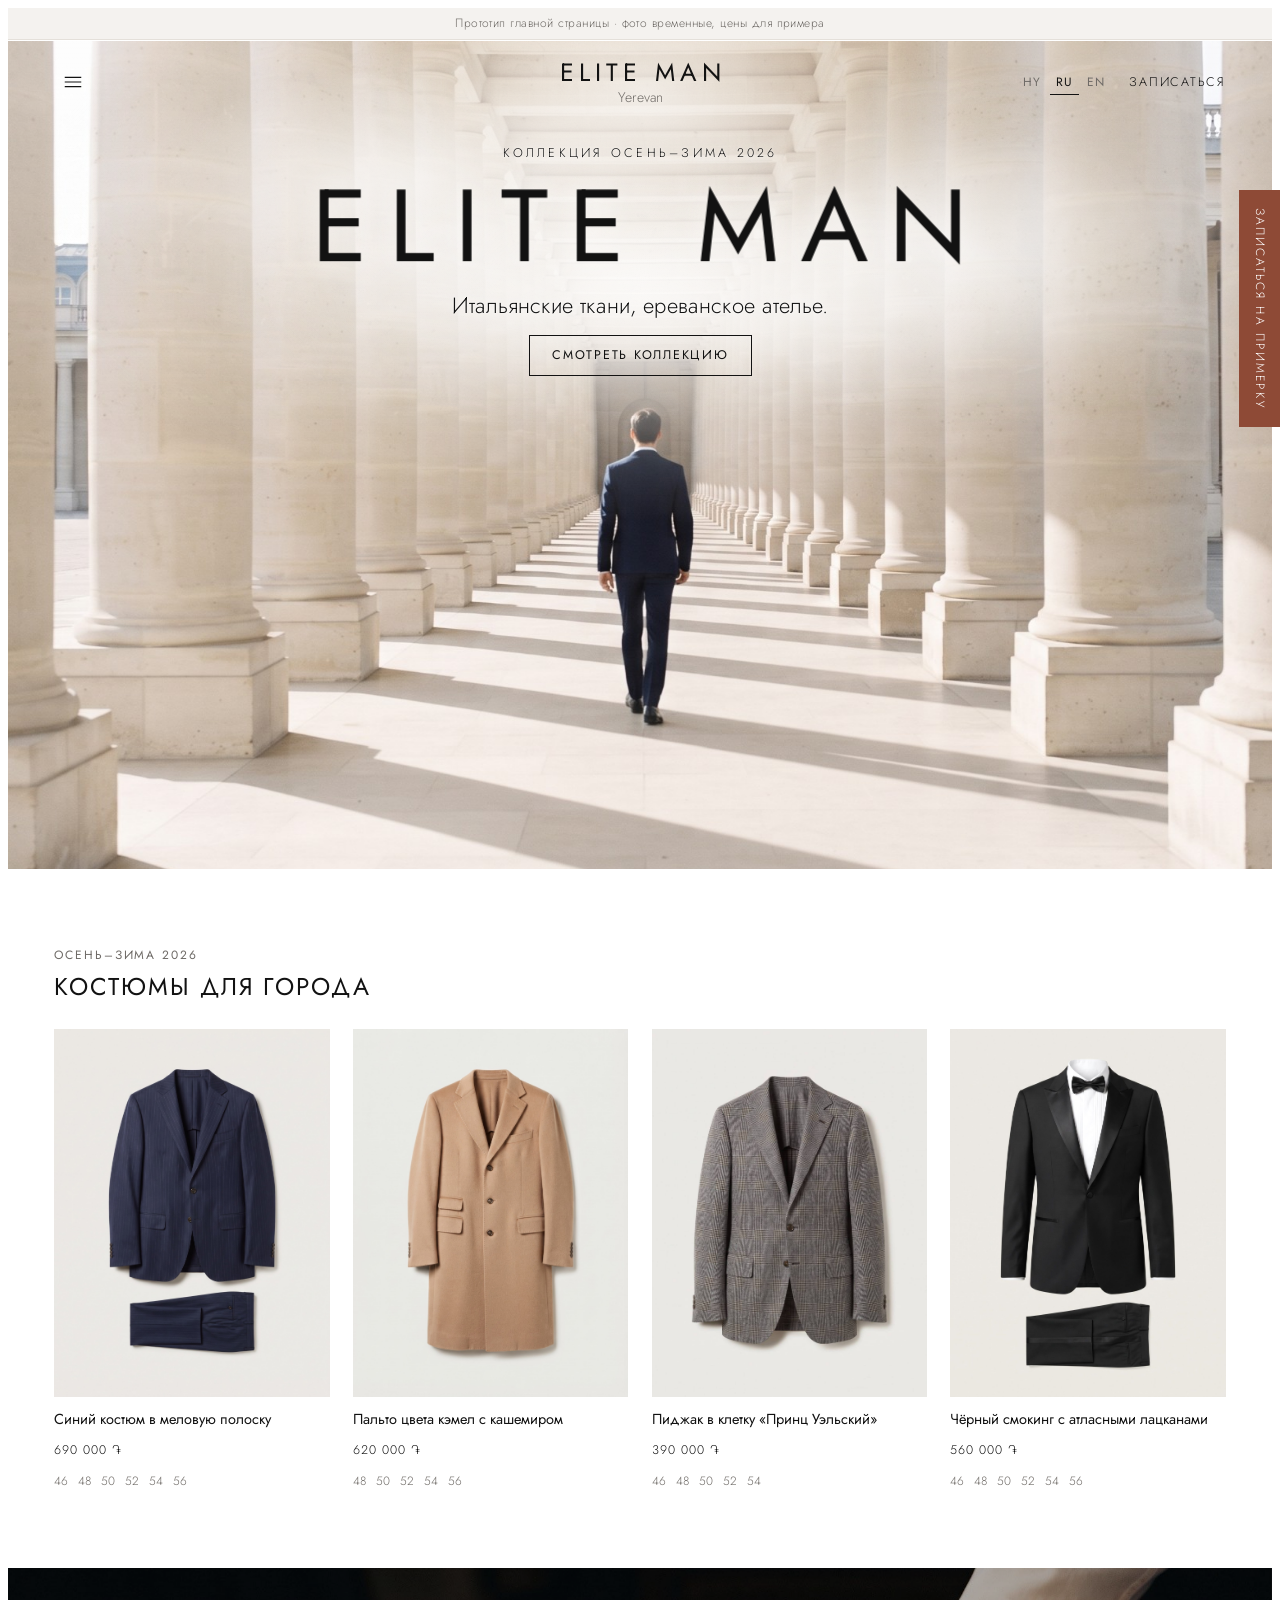
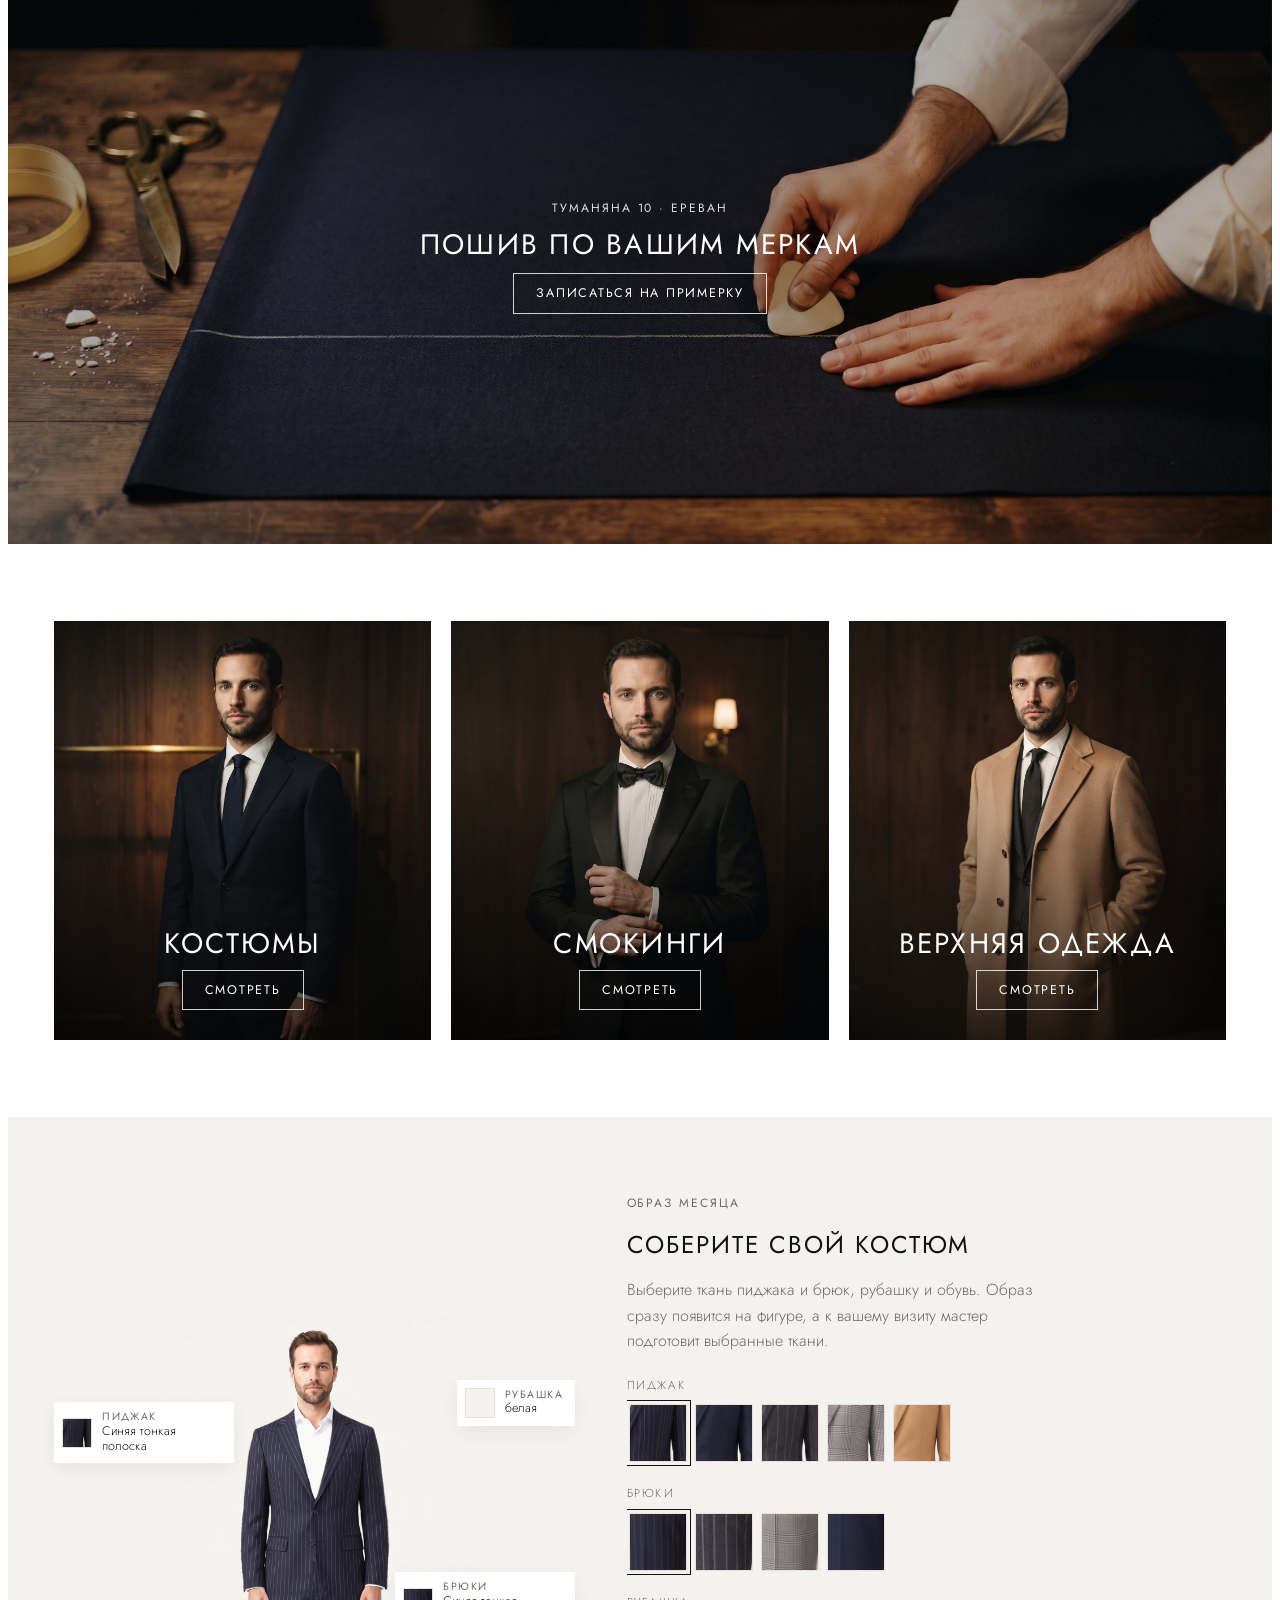
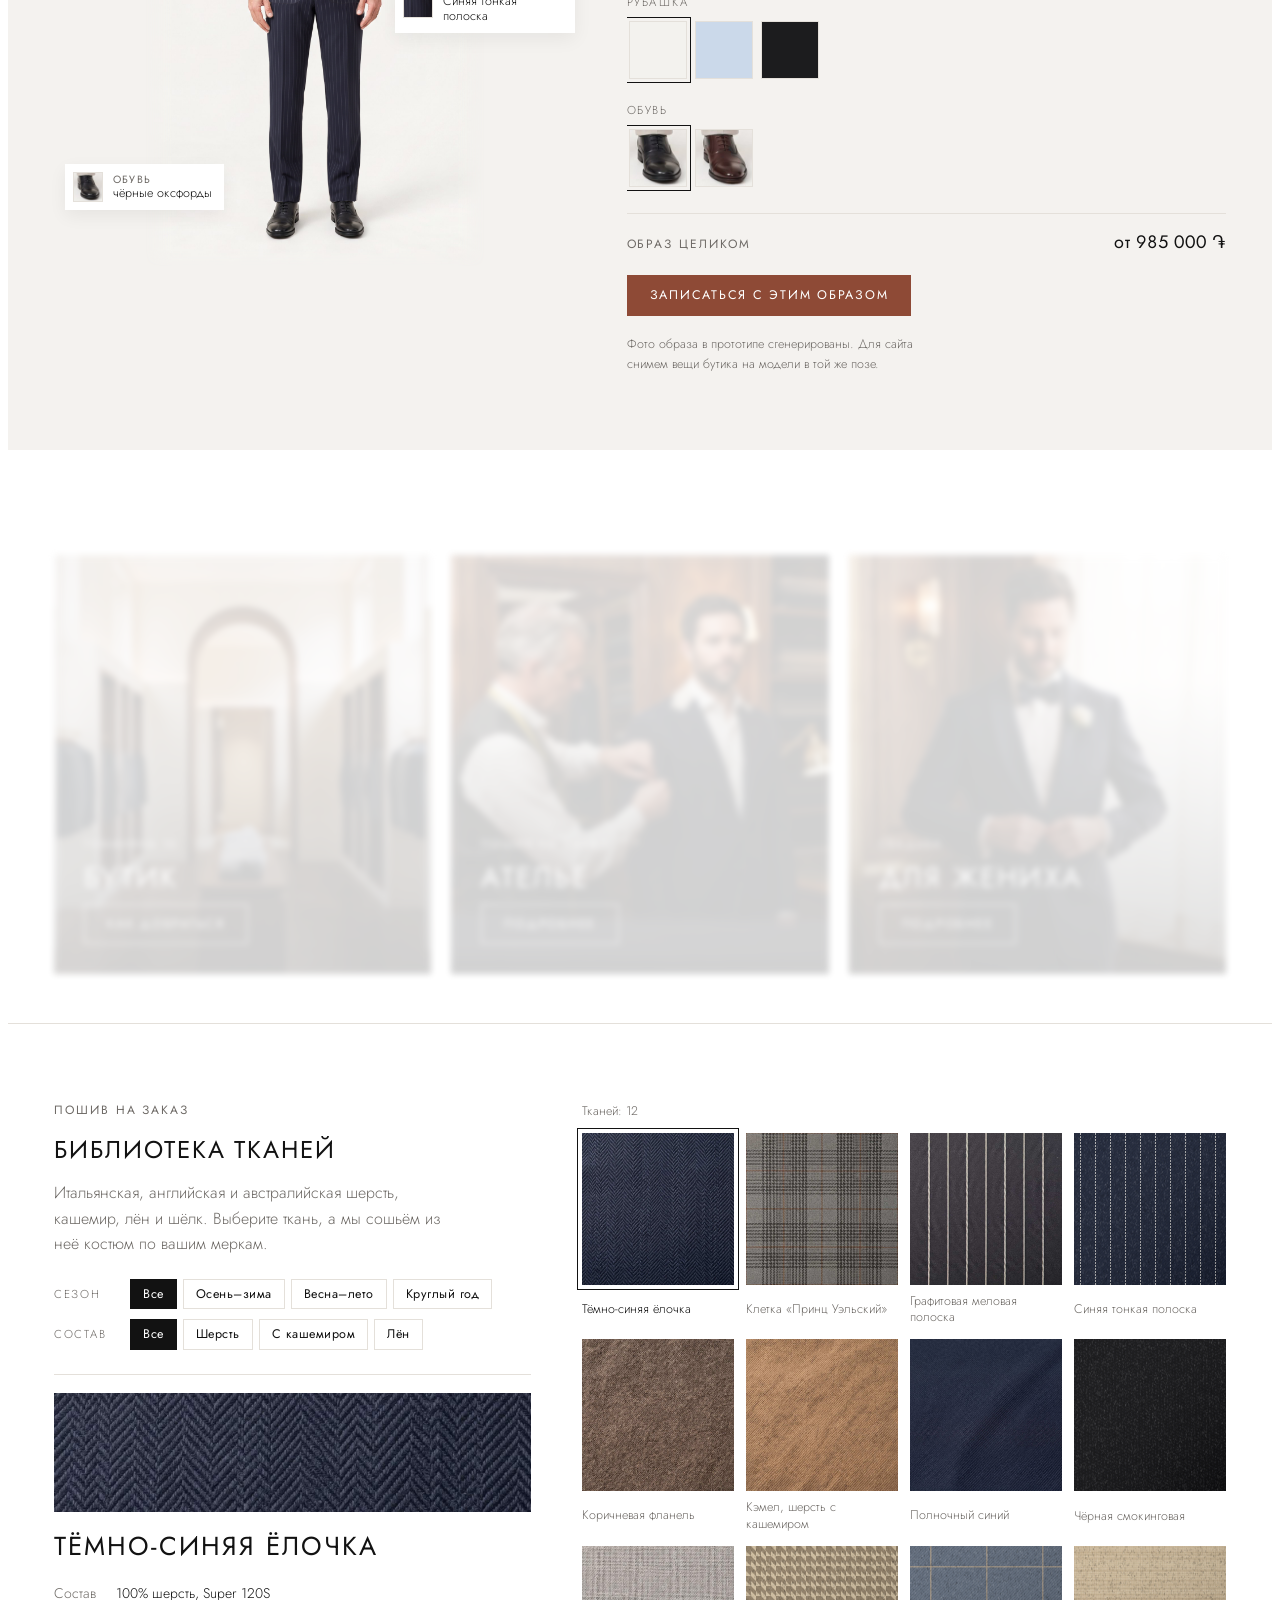
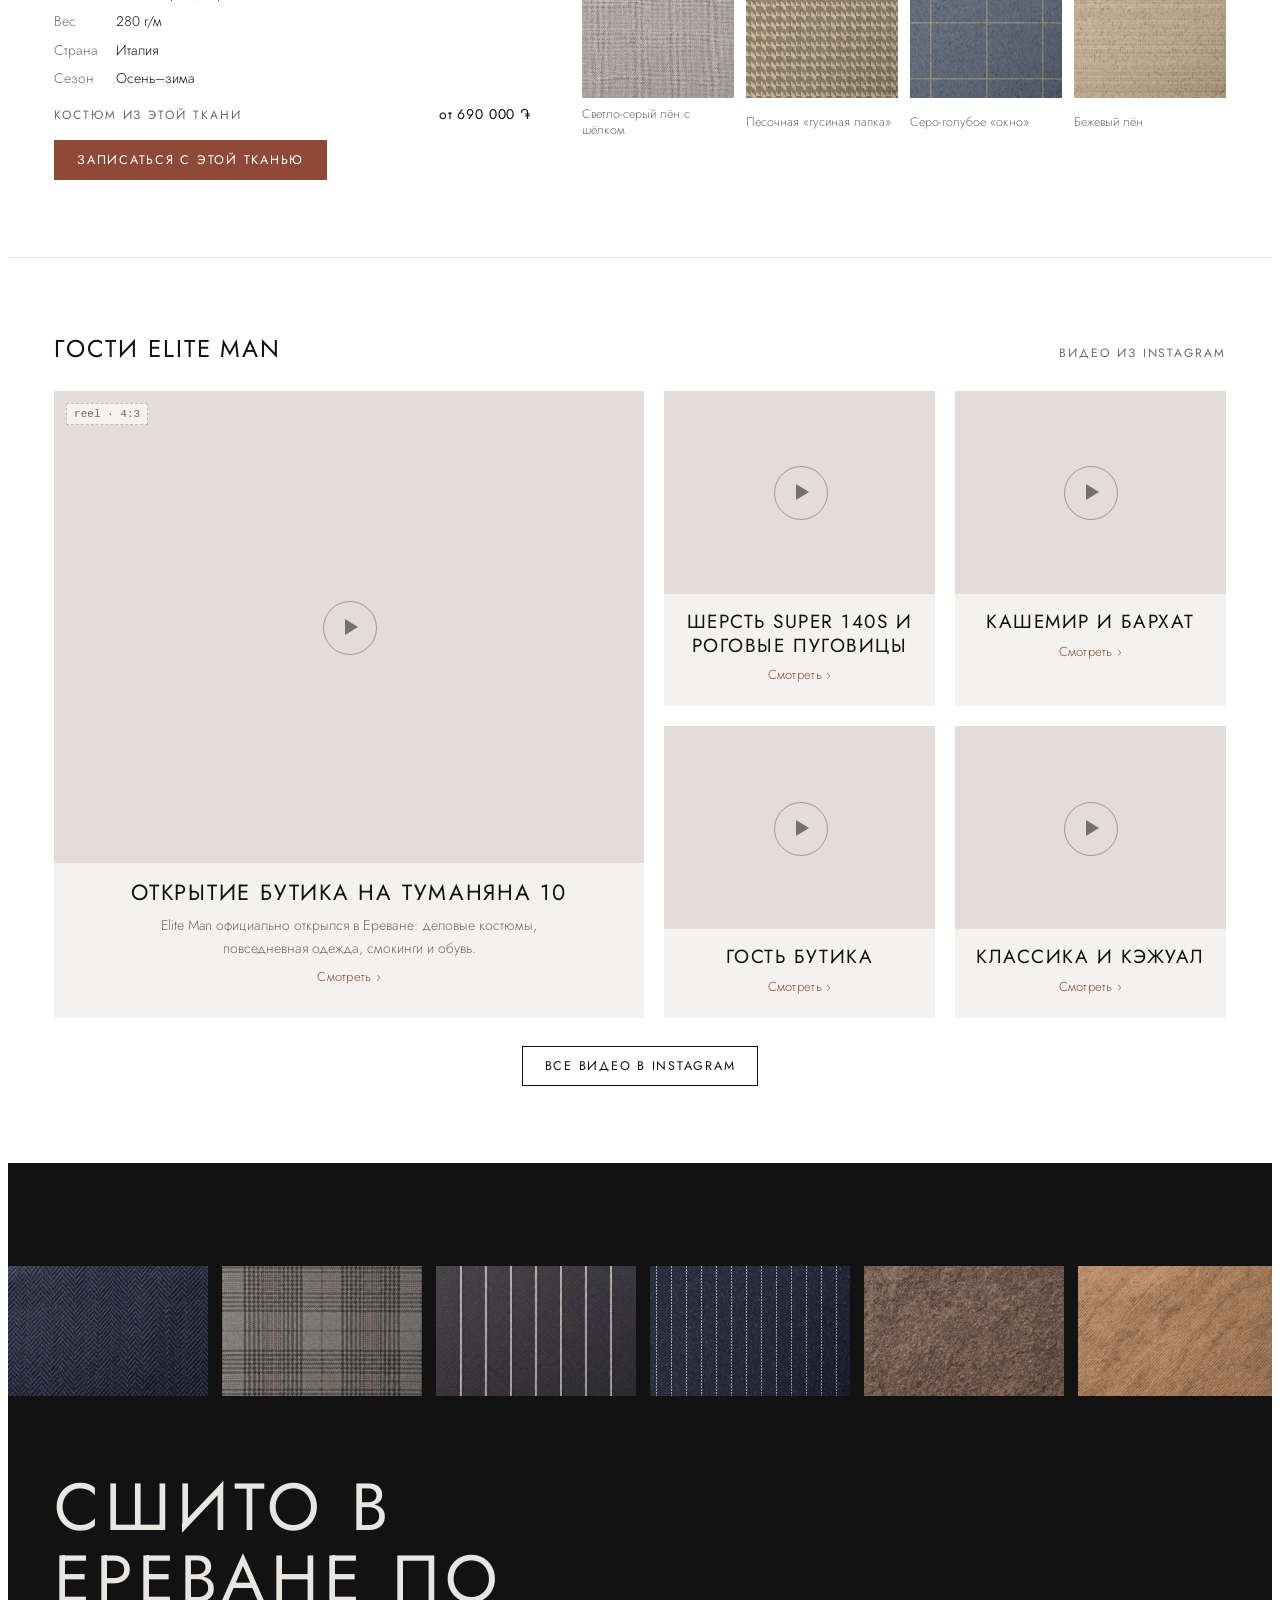
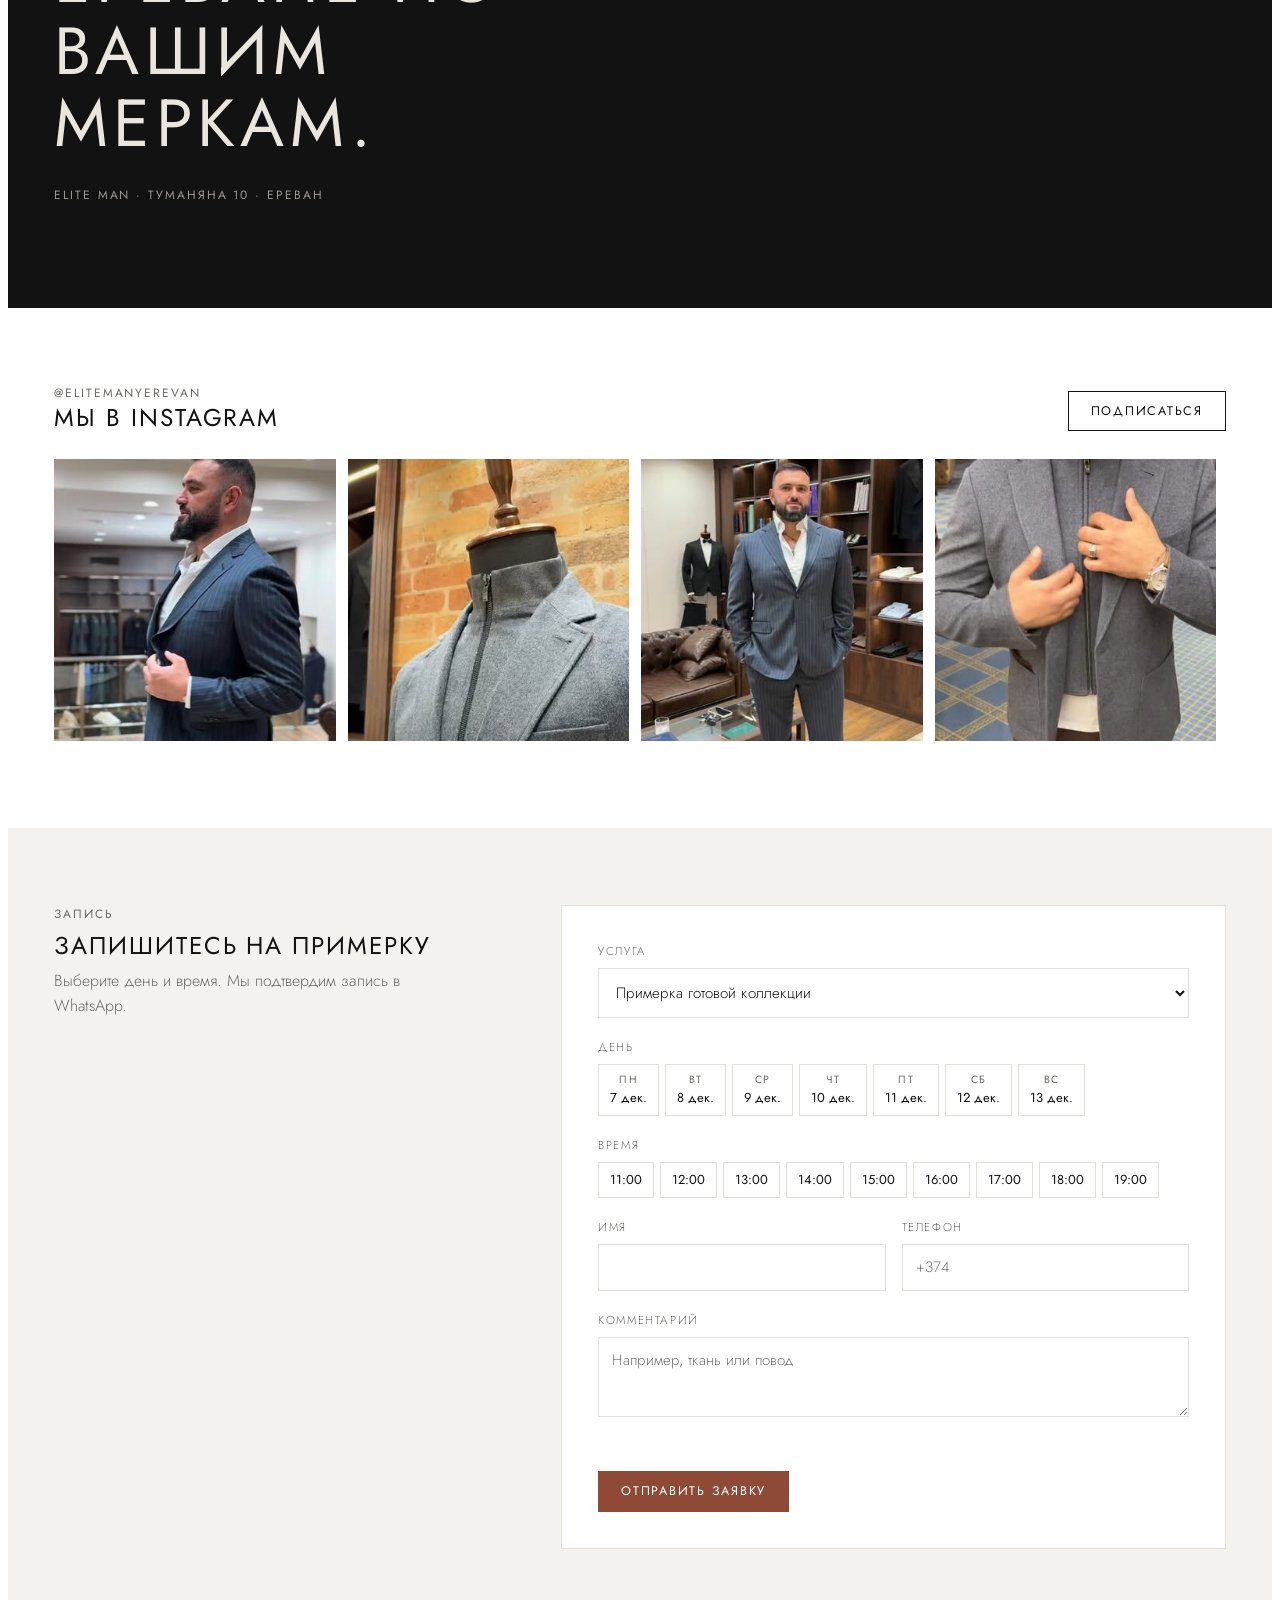
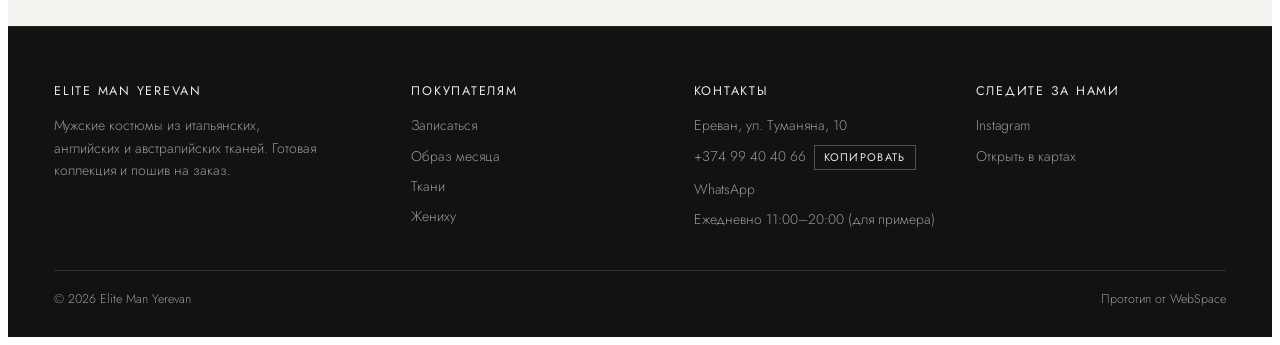
==== commit 643a002a: "Плавный первый экран: название едет вместе со страницей, без размытия в дымке, расчёты раз в кадр Co" ====
--- a/index.html
+++ b/index.html
@@ -102,28 +102,28 @@
 .hero { position: relative; margin-top: calc(-1 * var(--hh)); height: clamp(600px, 92vh, 880px); display: grid; place-items: start center; padding-block: 0; text-align: center; color: var(--ink); overflow: hidden; }
 .hero-media { position: absolute; inset: 0; }
 .hero-media .ph { position: absolute; inset: 0; }
-.hero-media .ph img { transform: scale(var(--hs, 1.06)); transform-origin: center; }
+.hero-media .ph img { transform: scale(1.06); transform-origin: center; will-change: transform; }
 .hero-media::after { content: ""; position: absolute; inset: 0; background: linear-gradient(180deg, #ffffff4d, #ffffff00 48%); pointer-events: none; }
-.hero-smoke { position: absolute; inset: 0; z-index: 1; pointer-events: none; overflow: hidden; transition: opacity .6s ease; }
+.hero-smoke { position: absolute; inset: 0; z-index: 1; pointer-events: none; overflow: hidden; will-change: opacity; }
 .hero-smoke::before { content: ""; position: absolute; left: 50%; top: -2%; width: min(1180px, 130%); height: 60%; transform: translateX(-50%);
-  background: radial-gradient(ellipse at center, #ffffffd1 0%, #ffffff9e 30%, #ffffff47 52%, #ffffff00 72%); filter: blur(8px); }
-.hero-smoke i { position: absolute; display: block; border-radius: 50%; background: radial-gradient(circle, #ffffffb3 0%, #ffffff59 35%, #ffffff00 68%); filter: blur(28px); animation: smoke 26s ease-in-out infinite alternate; will-change: transform, opacity; }
+  background: radial-gradient(closest-side, #ffffffd1 0%, #ffffffa6 30%, #ffffff5c 55%, #ffffff1f 78%, #ffffff00 100%); }
+/* soft edges come from the gradient itself: blur filters on big animated layers made scrolling stutter */
+.hero-smoke i { position: absolute; display: block; background: radial-gradient(closest-side, #ffffffa6 0%, #ffffff66 35%, #ffffff26 65%, #ffffff00 100%); animation: smoke 26s ease-in-out infinite alternate; will-change: transform, opacity; }
 .hero-smoke i:nth-child(1) { width: 58vw; height: 38vh; left: 2%; top: -4%; }
 .hero-smoke i:nth-child(2) { width: 54vw; height: 40vh; right: -4%; top: 4%; animation-duration: 31s; animation-delay: -9s; }
 .hero-smoke i:nth-child(3) { width: 66vw; height: 28vh; left: 17%; top: 16%; animation-duration: 23s; animation-delay: -15s; }
 .hero-smoke i:nth-child(4) { width: 44vw; height: 30vh; left: 28%; top: -10%; animation-duration: 35s; animation-delay: -4s; }
 @keyframes smoke { 0% { transform: translate3d(-7%, 2%, 0) scale(1); opacity: .6; } 50% { transform: translate3d(3%, -4%, 0) scale(1.1); opacity: .95; } 100% { transform: translate3d(8%, 3%, 0) scale(.96); opacity: .65; } }
 .hero-sub, .hero-line { text-shadow: 0 0 18px #ffffff, 0 0 2px #ffffffcc; }
-.hero-in.smooth { transition: opacity .55s cubic-bezier(.22,.61,.36,1), transform .6s cubic-bezier(.22,.61,.36,1); }
 .fly { text-shadow: 0 0 28px #ffffffb3; }
-.fly.smooth { transition: transform .6s cubic-bezier(.22,.61,.36,1); }
 .hero-in { position: relative; z-index: 2; display: grid; gap: 14px; justify-items: center; padding: calc(var(--hh) + 2vh) 16px 40px; will-change: transform, opacity; }
 .wordmark { font-family: var(--serif); font-weight: 400; font-size: clamp(34px, 8vw, 128px); line-height: .95; letter-spacing: 0.2em; padding-left: .2em; text-transform: uppercase; white-space: nowrap; }
 .wordmark span { display: inline-block; }
 .hero-sub { font-size: 12.5px; letter-spacing: 0.26em; text-transform: uppercase; color: var(--ink); }
 .hero-line { font-family: var(--serif); font-style: italic; font-size: clamp(18px, 1.8vw, 22px); color: var(--ink); }
 .has-fly .hero .wordmark { opacity: 0; }
-.fly { position: fixed; left: 0; top: 0; z-index: 50; margin: 0; display: block; width: max-content; color: var(--ink); pointer-events: none; transform-origin: center center; will-change: transform; }
+.has-fly.fly-done .hdr .logo b { opacity: 1; }
+.fly { position: absolute; left: 0; top: 0; z-index: 50; margin: 0; display: block; width: max-content; color: var(--ink); pointer-events: none; transform-origin: center center; will-change: transform; }
 .fly span, .intro .wordmark span { opacity: 0; transform: translateY(42%); filter: blur(6px); animation: letter 1s var(--ease) forwards; animation-delay: calc(var(--i) * 70ms + 150ms); }
 .intro .hero-after { opacity: 0; transform: translateY(14px); animation: up .9s var(--ease) forwards; animation-delay: 1.05s; }
 @keyframes letter { to { opacity: 1; transform: none; filter: none; } }
@@ -161,7 +161,7 @@
 /* Band with parallax */
 .band { position: relative; height: clamp(440px, 64vh, 640px); display: grid; place-items: center; text-align: center; color: #fff; padding: 0; overflow: hidden; }
 .band .ph { position: absolute; inset: -12% 0; }
-.band .ph img { transform: translateY(var(--py, 0)); }
+.band .ph img { will-change: transform; }
 .band::after { content: ""; position: absolute; inset: 0; background: radial-gradient(ellipse 36% 42% at 50% 50%, #00000047, #00000000 75%), #00000040; }
 .band-in { position: relative; z-index: 2; display: grid; gap: 12px; justify-items: center; padding: 16px; }
 .band .label { color: #ffffffd9; }
@@ -287,6 +287,7 @@
 .fld { display: grid; gap: 8px; }
 .fld > label, .fld > span { font-size: 11.5px; letter-spacing: 0.14em; text-transform: uppercase; color: var(--muted); }
 .fld input, .fld select, .fld textarea { font: 300 15px/1.4 var(--sans); color: var(--ink); background: var(--paper); border: 1px solid var(--line); border-radius: 0; padding: 12px 13px; width: 100%; }
+@media (pointer: coarse) { .fld input, .fld select, .fld textarea { font-size: 16px; } } /* iOS Safari zooms into fields under 16px */
 .fld textarea { min-height: 80px; resize: vertical; }
 .fld input:focus, .fld select:focus, .fld textarea:focus { outline: none; border-color: var(--ink); }
 .two { display: grid; grid-template-columns: repeat(2, minmax(0, 1fr)); gap: 16px; }
@@ -925,20 +926,32 @@
   var fly = document.getElementById("fly"), heroWord = hero.querySelector(".wordmark"), logoB = document.querySelector(".hdr .logo b"), hdr = document.getElementById("hdr");
   var flyStart = null, heroSmoke = document.getElementById("heroSmoke");
   function lerp(a, b, k) { return a + (b - a) * k; }
-  function easeIO(k) { return k < .5 ? 4 * k * k * k : 1 - Math.pow(-2 * k + 2, 3) / 2; }
+  var heroImg = heroMedia.querySelector("img"), ribbonH = 0, geo = null;
+  // All layout reads happen here (load, fonts, resize), never inside a scroll frame
   function measureFly() {
-    var hadSmooth = heroIn.classList.contains("smooth"); heroIn.classList.remove("smooth");
     var prev = heroIn.style.transform; heroIn.style.transform = "none";
     var r = heroWord.getBoundingClientRect(), y = window.scrollY;
-    heroIn.style.transform = prev; void heroIn.offsetWidth; if (hadSmooth) heroIn.classList.add("smooth");
-    flyStart = { cx: r.left + r.width / 2, cy: r.top + y + r.height / 2, fs: parseFloat(getComputedStyle(heroWord).fontSize) };
-  }
+    heroIn.style.transform = prev;
+    var lr = logoB.getBoundingClientRect(), hr = hdr.getBoundingClientRect(), stickTop = parseFloat(getComputedStyle(hdr).top) || 0;
+    flyStart = { cx: r.left + r.width / 2, cy: r.top + y + r.height / 2, fs: parseFloat(getComputedStyle(heroWord).fontSize),
+      lx: lr.left + lr.width / 2, ly: stickTop + (lr.top - hr.top) + lr.height / 2, tfs: parseFloat(getComputedStyle(logoB).fontSize) };
+    flyStart.d = Math.max(1, flyStart.cy - flyStart.ly);
+    var br = band.getBoundingClientRect(), sr = statement.getBoundingClientRect();
+    geo = { heroH: hero.offsetHeight, bandTop: br.top + y, bandH: br.height, stTop: sr.top + y, stH: sr.height };
+    lastP = -1;
+  }
+  /* The wordmark sits in the page (position: absolute), so the browser itself scrolls it: no lag on phones.
+     Script only shrinks it; it lands on the logo at exactly the logo size and hands over to the real logo. */
+  var lastP = -1;
   function flyFrame(y) {
     if (reduce || !flyStart) return;
-    var p = Math.min(1, Math.max(0, y / (hero.offsetHeight * 0.42))), e = easeIO(p);
-    var lr = logoB.getBoundingClientRect(), tfs = parseFloat(getComputedStyle(logoB).fontSize);
-    var cx = lerp(flyStart.cx, lr.left + lr.width / 2, e), cy = lerp(flyStart.cy, lr.top + lr.height / 2, e), sc = lerp(1, tfs / flyStart.fs, e);
-    fly.style.transform = "translate(" + cx.toFixed(1) + "px," + cy.toFixed(1) + "px) translate(-50%,-50%) scale(" + sc.toFixed(4) + ")";
+    var p = Math.min(1, Math.max(0, y / flyStart.d));
+    if (p === lastP) return; lastP = p;
+    var sc = lerp(1, flyStart.tfs / flyStart.fs, p), cx = lerp(flyStart.cx, flyStart.lx, p);
+    fly.style.transform = "translate(" + cx.toFixed(1) + "px," + flyStart.cy.toFixed(1) + "px) translate(-50%,-50%) scale(" + sc.toFixed(4) + ")";
+    var done = p >= 1;
+    document.documentElement.classList.toggle("fly-done", done);
+    fly.style.visibility = done ? "hidden" : "";
     hdr.classList.toggle("on-hero", p < 0.96);
     heroIn.style.opacity = String(Math.max(0, 1 - p * 1.6));
     heroSmoke.style.opacity = String(Math.max(0, 1 - p * 1.25));
@@ -949,23 +962,21 @@
   var band = document.getElementById("atelier"), bandImg = band.querySelector("img");
   var statement = document.getElementById("statement"), words = [];
   function onScroll() {
-    (function () {
-      if (reduce) return;
-      var vh = window.innerHeight, y = window.scrollY;
-      var hp = Math.min(1, Math.max(0, y / (hero.offsetHeight * 0.9)));
-      heroMedia.style.setProperty("--hs", (1.06 - hp * 0.06).toFixed(3));
-      flyFrame(y);
-      var br = band.getBoundingClientRect();
-      if (br.bottom > 0 && br.top < vh) { var bp = (br.top + br.height / 2 - vh / 2) / vh; bandImg.style.setProperty("--py", (bp * -60).toFixed(1) + "px"); }
-      var sr = statement.getBoundingClientRect();
-      if (sr.top < vh && sr.bottom > 0 && words.length) {
-        var sp = Math.min(1, Math.max(0, (vh * 0.85 - sr.top) / (sr.height * 0.75)));
-        var lit = sp * (words.length + 1);
-        words.forEach(function (w, i) { w.style.setProperty("--o", Math.min(1, Math.max(0.2, lit - i)).toFixed(2)); });
-      }
-    })();
-  }
-  window.addEventListener("scroll", onScroll, { passive: true });
+    if (reduce || !geo) return;
+    var vh = window.innerHeight, y = window.scrollY;
+    flyFrame(y);
+    if (y < geo.heroH) heroImg.style.transform = "scale(" + (1.06 - Math.min(1, y / (geo.heroH * 0.9)) * 0.06).toFixed(4) + ")";
+    var bt = geo.bandTop - y;
+    if (bt + geo.bandH > 0 && bt < vh) bandImg.style.transform = "translateY(" + (((bt + geo.bandH / 2 - vh / 2) / vh) * -60).toFixed(1) + "px)";
+    var st = geo.stTop - y;
+    if (st < vh && st + geo.stH > 0 && words.length) {
+      var lit = Math.min(1, Math.max(0, (vh * 0.85 - st) / (geo.stH * 0.75))) * (words.length + 1);
+      words.forEach(function (w, i) { w.style.setProperty("--o", Math.min(1, Math.max(0.2, lit - i)).toFixed(2)); });
+    }
+  }
+  var ticking = false;
+  window.addEventListener("scroll", function () { if (!ticking) { ticking = true; requestAnimationFrame(function () { ticking = false; onScroll(); }); } }, { passive: true });
+  window.addEventListener("load", function () { measureFly(); onScroll(); });
   function renderWords() {
     var p = document.getElementById("bigWords"); p.innerHTML = "";
     words = t("st_words").split(" ").map(function (w) { var s = document.createElement("span"); s.textContent = w + " "; p.appendChild(s); return s; });
@@ -1372,7 +1383,6 @@
 
   applyLang(); renderMarquee(); renderIG(); measureFly(); onScroll();
   /* Smooth follow: turn on transitions only after the first placement, so the logo does not slide in from a corner */
-  setTimeout(function () { if (!reduce) { fly.classList.add("smooth"); heroIn.classList.add("smooth"); } }, 120);
   if (document.fonts && document.fonts.ready) document.fonts.ready.then(function () { measureFly(); onScroll(); });
   var rt; window.addEventListener("resize", function () { clearTimeout(rt); rt = setTimeout(function () { renderSwatches(false); renderMarquee(); measureFly(); onScroll(); }, 150); });
 })();
